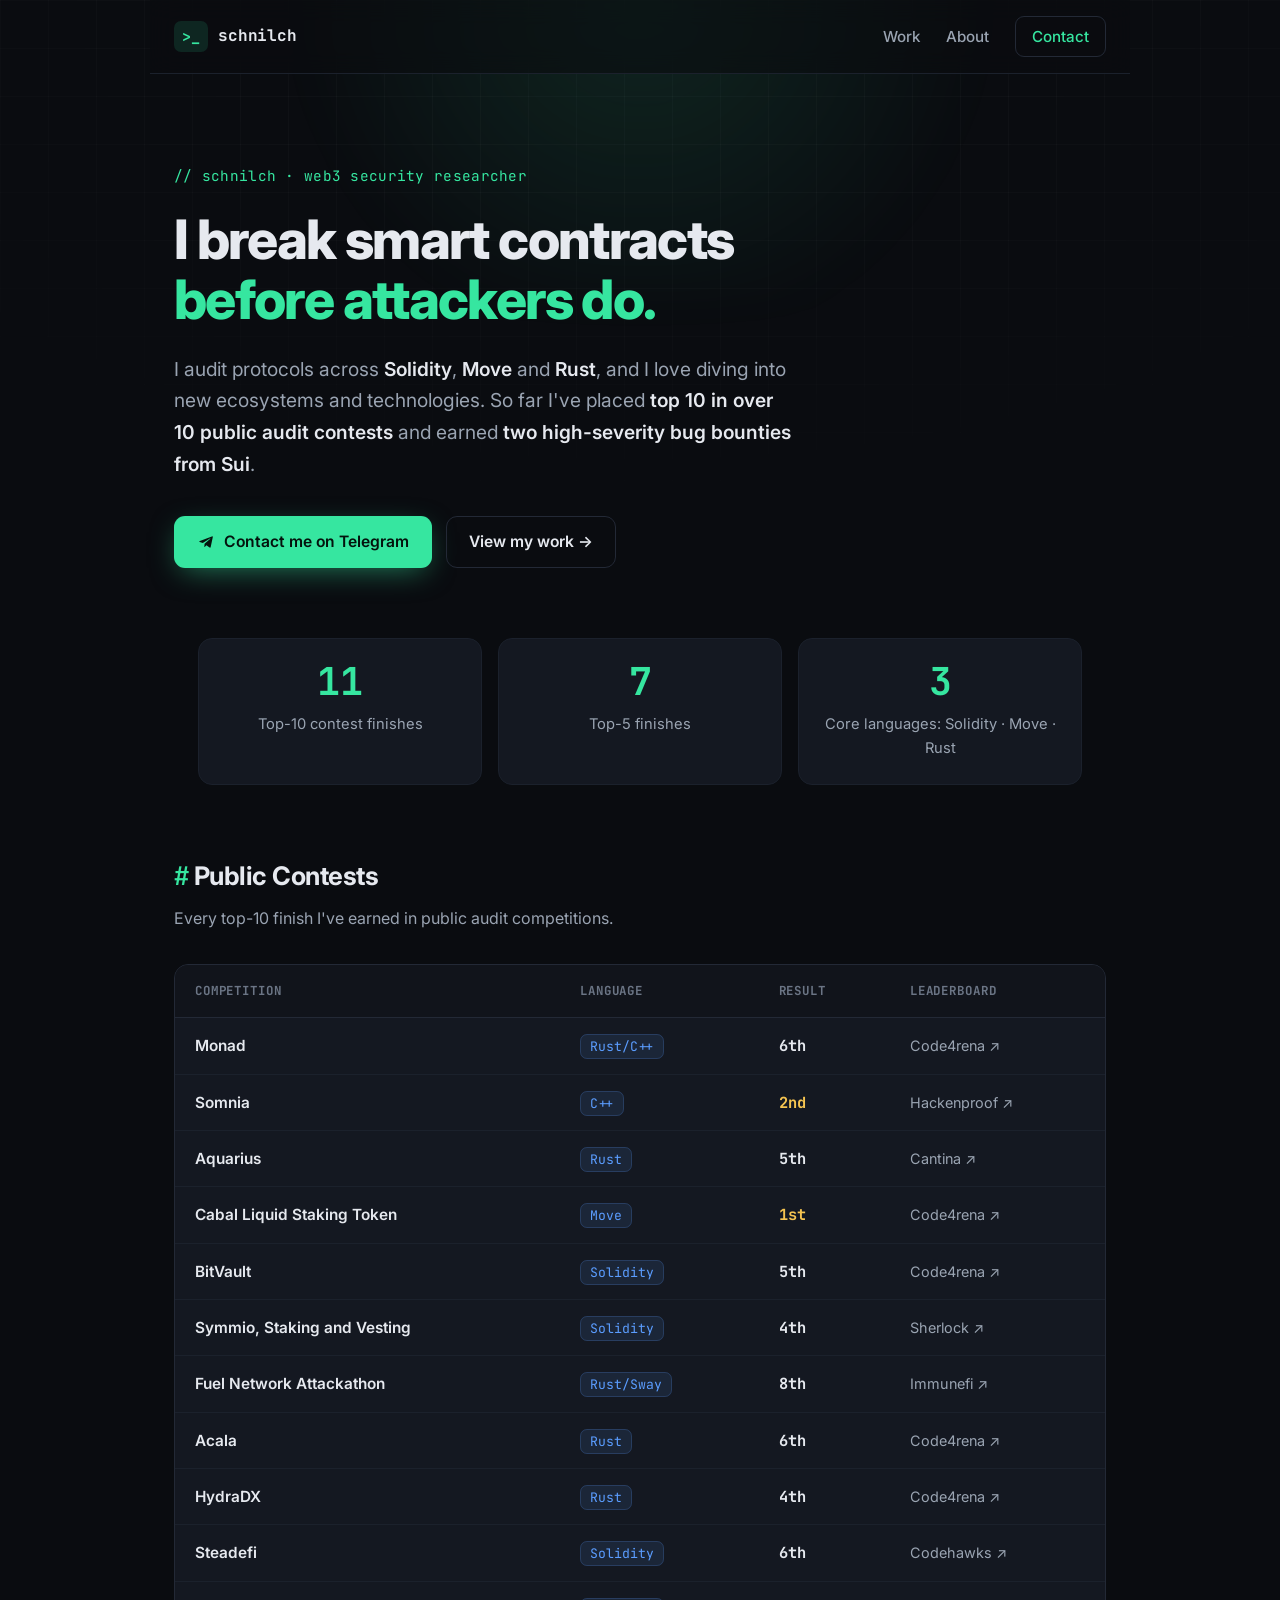
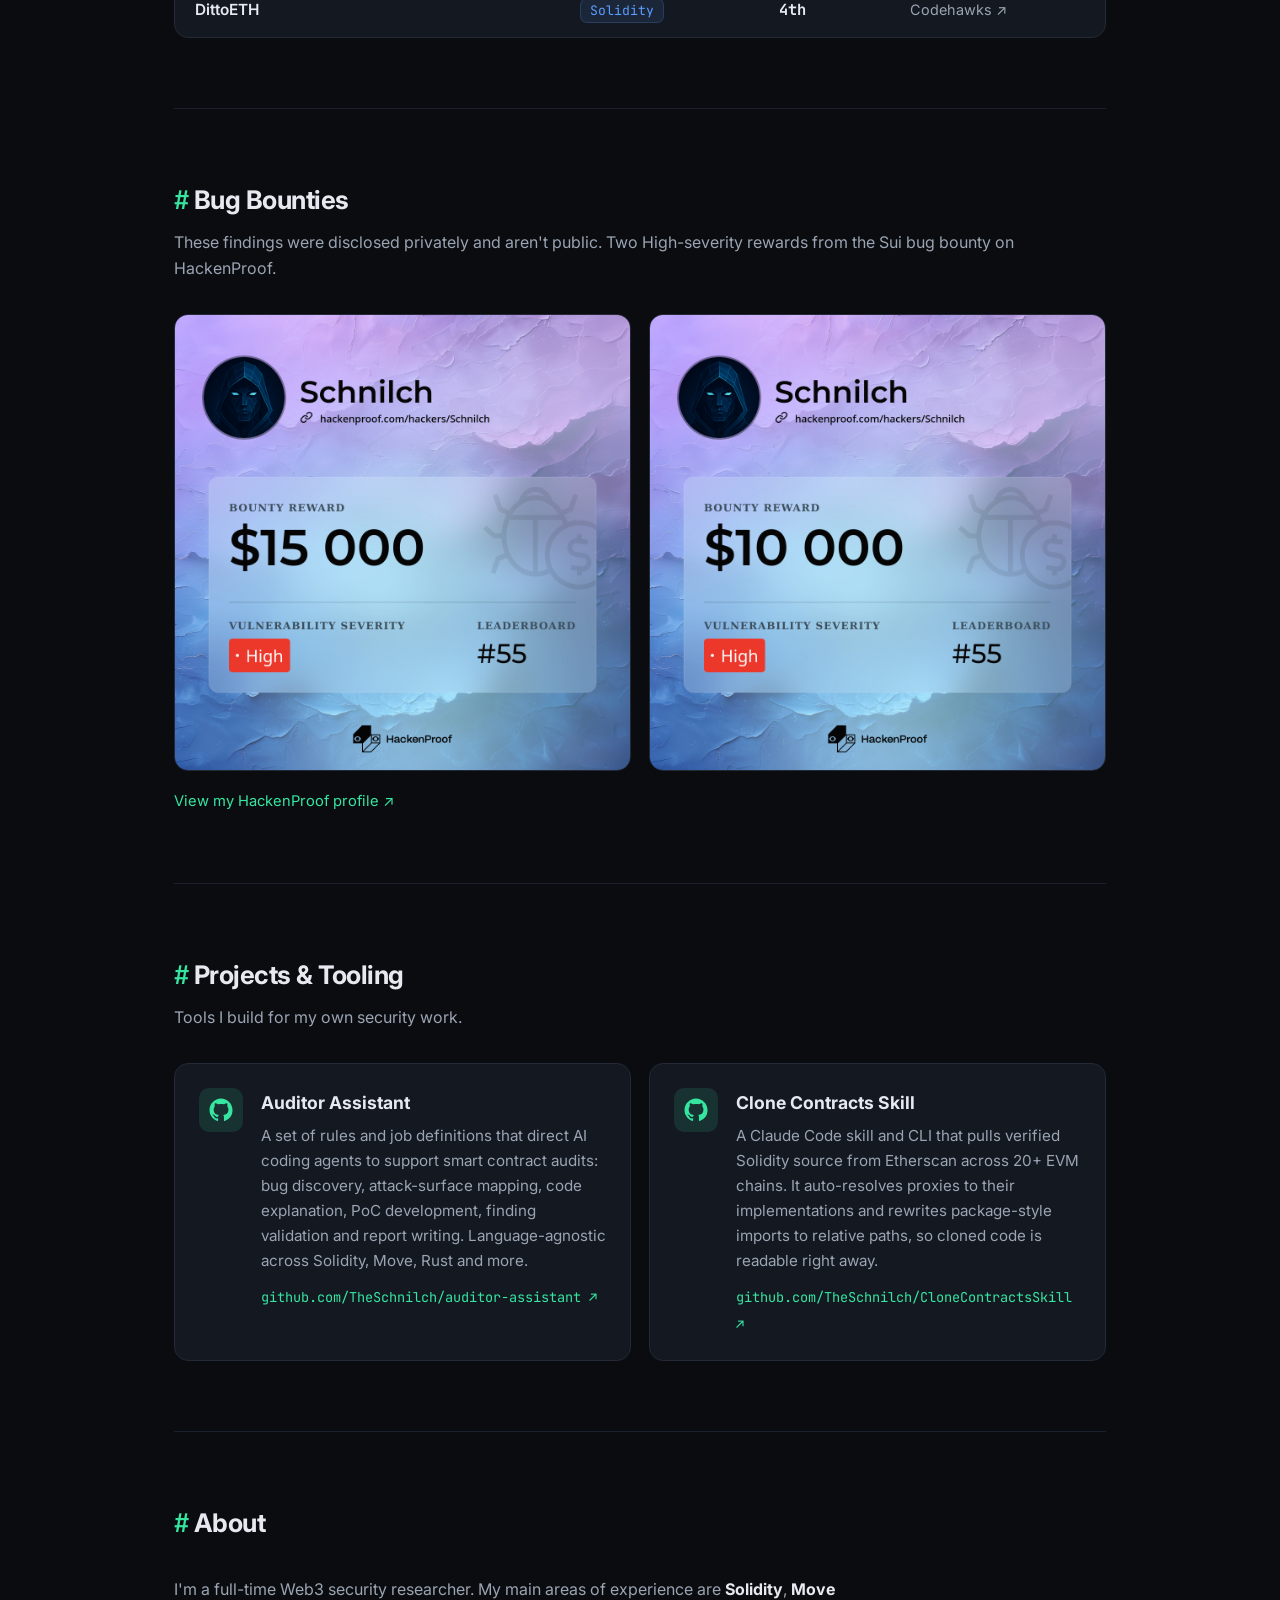
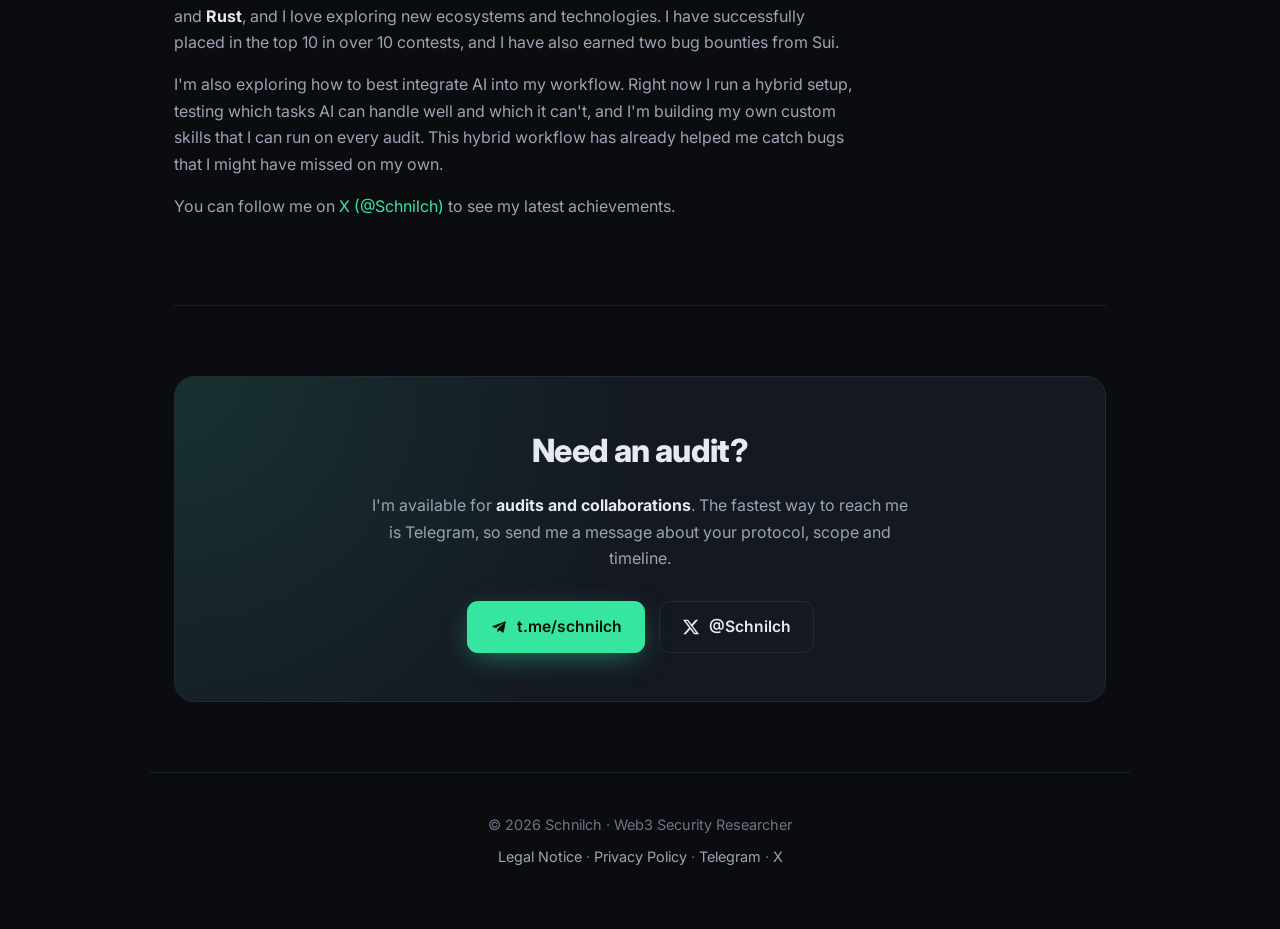
==== index.html @ ca4ee260 "Initial portfolio site Static site for a Web3 security researcher: hero, public contest results, Sui" ====
<!DOCTYPE html>
<html lang="en">
<head>
  <meta charset="UTF-8" />
  <meta name="viewport" content="width=device-width, initial-scale=1.0" />
  <title>Schnilch · Web3 Security Researcher</title>
  <meta name="description" content="Schnilch, full-time Web3 security researcher (Solidity, Move, Rust). 10+ top-10 finishes in public audit contests and two high-severity Sui bug bounties. Available for audits and collaborations." />

  <!-- Open Graph / social preview -->
  <meta property="og:type" content="website" />
  <meta property="og:title" content="Schnilch · Web3 Security Researcher" />
  <meta property="og:description" content="Full-time Web3 security researcher. Solidity, Move & Rust. 10+ top-10 contest finishes. Available for audits." />

  <link rel="preconnect" href="https://fonts.googleapis.com" />
  <link rel="preconnect" href="https://fonts.gstatic.com" crossorigin />
  <link href="https://fonts.googleapis.com/css2?family=JetBrains+Mono:wght@400;500;700&family=Inter:wght@400;500;600;700;800&display=swap" rel="stylesheet" />
  <link rel="stylesheet" href="styles.css" />
  <link rel="icon" href="data:image/svg+xml,<svg xmlns='http://www.w3.org/2000/svg' viewBox='0 0 100 100'><text y='.9em' font-size='90'>🛡️</text></svg>" />
</head>
<body>
  <div class="bg-grid" aria-hidden="true"></div>
  <div class="bg-glow" aria-hidden="true"></div>

  <header class="nav">
    <a href="#top" class="brand">
      <span class="brand-mark">&gt;_</span>
      <span class="brand-name">schnilch</span>
    </a>
    <nav class="nav-links">
      <a href="#work">Work</a>
      <a href="#about">About</a>
      <a href="#contact" class="nav-cta">Contact</a>
    </nav>
  </header>

  <main id="top">
    <!-- Hero -->
    <section class="hero">
      <p class="eyebrow">// schnilch · web3 security researcher</p>
      <h1>I break smart contracts<br /><span class="accent">before attackers do.</span></h1>
      <p class="lede">
        I audit protocols across <strong>Solidity</strong>, <strong>Move</strong> and <strong>Rust</strong>, and I love
        diving into new ecosystems and technologies. So far I've placed
        <strong>top&nbsp;10 in over 10&nbsp;public audit contests</strong> and earned
        <strong>two high-severity bug bounties from Sui</strong>.
      </p>
      <div class="hero-actions">
        <a class="btn btn-primary" href="https://t.me/schnilch" target="_blank" rel="noopener">
          <svg class="icon" viewBox="0 0 24 24" aria-hidden="true"><path fill="currentColor" d="M9.78 18.65l.28-4.23 7.68-6.92c.34-.31-.07-.46-.52-.19L7.74 13.3 3.64 12c-.88-.25-.89-.86.2-1.3l15.97-6.16c.73-.33 1.43.18 1.15 1.3l-2.72 12.81c-.19.91-.74 1.13-1.5.71l-4.14-3.05-1.99 1.93c-.23.23-.42.42-.83.42z"/></svg>
          Contact me on Telegram
        </a>
        <a class="btn btn-ghost" href="#work">View my work →</a>
      </div>
    </section>

    <!-- Stats -->
    <section class="stats" aria-label="Highlights">
      <div class="stat">
        <span class="stat-num">11</span>
        <span class="stat-label">Top-10 contest finishes</span>
      </div>
      <div class="stat">
        <span class="stat-num">7</span>
        <span class="stat-label">Top-5 finishes</span>
      </div>
      <div class="stat">
        <span class="stat-num">3</span>
        <span class="stat-label">Core languages: Solidity · Move · Rust</span>
      </div>
    </section>

    <!-- Work -->
    <section id="work" class="section">
      <div class="section-head">
        <h2><span class="hash">#</span> Public Contests</h2>
        <p>Every top-10 finish I've earned in public audit competitions.</p>
      </div>

      <div class="table-wrap">
        <table class="contests">
          <thead>
            <tr>
              <th>Competition</th>
              <th>Language</th>
              <th>Result</th>
              <th>Leaderboard</th>
            </tr>
          </thead>
          <tbody>
            <tr>
              <td data-label="Competition">Monad</td>
              <td data-label="Language"><span class="lang">Rust/C++</span></td>
              <td data-label="Result"><span class="rank">6th</span></td>
              <td data-label="Leaderboard"><a href="https://code4rena.com/audits/2025-09-monad" target="_blank" rel="noopener">Code4rena ↗</a></td>
            </tr>
            <tr>
              <td data-label="Competition">Somnia</td>
              <td data-label="Language"><span class="lang">C++</span></td>
              <td data-label="Result"><span class="rank rank-top">2nd</span></td>
              <td data-label="Leaderboard"><a href="https://hackenproof.com/audit-programs/somnia-audit-contest?tab=hackers" target="_blank" rel="noopener">Hackenproof ↗</a></td>
            </tr>
            <tr>
              <td data-label="Competition">Aquarius</td>
              <td data-label="Language"><span class="lang">Rust</span></td>
              <td data-label="Result"><span class="rank">5th</span></td>
              <td data-label="Leaderboard"><a href="https://cantina.xyz/competitions/990ce947-05da-443e-b397-be38a65f0bff/leaderboard" target="_blank" rel="noopener">Cantina ↗</a></td>
            </tr>
            <tr>
              <td data-label="Competition">Cabal Liquid Staking Token</td>
              <td data-label="Language"><span class="lang">Move</span></td>
              <td data-label="Result"><span class="rank rank-top">1st</span></td>
              <td data-label="Leaderboard"><a href="https://code4rena.com/audits/2025-04-cabal-liquid-staking-token" target="_blank" rel="noopener">Code4rena ↗</a></td>
            </tr>
            <tr>
              <td data-label="Competition">BitVault</td>
              <td data-label="Language"><span class="lang">Solidity</span></td>
              <td data-label="Result"><span class="rank">5th</span></td>
              <td data-label="Leaderboard"><a href="https://code4rena.com/audits/2025-04-bitvault" target="_blank" rel="noopener">Code4rena ↗</a></td>
            </tr>
            <tr>
              <td data-label="Competition">Symmio, Staking and Vesting</td>
              <td data-label="Language"><span class="lang">Solidity</span></td>
              <td data-label="Result"><span class="rank">4th</span></td>
              <td data-label="Leaderboard"><a href="https://audits.sherlock.xyz/contests/838/leaderboard" target="_blank" rel="noopener">Sherlock ↗</a></td>
            </tr>
            <tr>
              <td data-label="Competition">Fuel Network Attackathon</td>
              <td data-label="Language"><span class="lang">Rust/Sway</span></td>
              <td data-label="Result"><span class="rank">8th</span></td>
              <td data-label="Leaderboard"><a href="https://immunefi.com/audit-competition/fuel-network-attackathon/leaderboard/" target="_blank" rel="noopener">Immunefi ↗</a></td>
            </tr>
            <tr>
              <td data-label="Competition">Acala</td>
              <td data-label="Language"><span class="lang">Rust</span></td>
              <td data-label="Result"><span class="rank">6th</span></td>
              <td data-label="Leaderboard"><a href="https://code4rena.com/audits/2024-02-hydradx" target="_blank" rel="noopener">Code4rena ↗</a></td>
            </tr>
            <tr>
              <td data-label="Competition">HydraDX</td>
              <td data-label="Language"><span class="lang">Rust</span></td>
              <td data-label="Result"><span class="rank">4th</span></td>
              <td data-label="Leaderboard"><a href="https://code4rena.com/audits/2024-03-acala" target="_blank" rel="noopener">Code4rena ↗</a></td>
            </tr>
            <tr>
              <td data-label="Competition">Steadefi</td>
              <td data-label="Language"><span class="lang">Solidity</span></td>
              <td data-label="Result"><span class="rank">6th</span></td>
              <td data-label="Leaderboard"><a href="https://codehawks.cyfrin.io/c/2023-10-SteadeFi/results?lt=contest&page=1&sc=reward&sj=reward&t=leaderboard" target="_blank" rel="noopener">Codehawks ↗</a></td>
            </tr>
            <tr>
              <td data-label="Competition">DittoETH</td>
              <td data-label="Language"><span class="lang">Solidity</span></td>
              <td data-label="Result"><span class="rank">4th</span></td>
              <td data-label="Leaderboard"><a href="https://codehawks.cyfrin.io/c/2023-09-ditto/results?lt=contest&page=1&sc=reward&sj=reward&t=leaderboard" target="_blank" rel="noopener">Codehawks ↗</a></td>
            </tr>
          </tbody>
        </table>
      </div>
    </section>

    <!-- Bug Bounties -->
    <section id="bounties" class="section">
      <div class="section-head">
        <h2><span class="hash">#</span> Bug Bounties</h2>
        <p>These findings were disclosed privately and aren't public. Two High-severity rewards from the Sui bug bounty on HackenProof.</p>
      </div>
      <div class="bounty-grid">
        <figure class="bounty-card">
          <img src="images/sui-bounty-15k-high.png" alt="HackenProof reward card for Schnilch: 15,000 dollar bounty, High severity, Sui bug bounty" loading="lazy" />
        </figure>
        <figure class="bounty-card">
          <img src="images/sui-bounty-10k-high.png" alt="HackenProof reward card for Schnilch: 10,000 dollar bounty, High severity, Sui bug bounty" loading="lazy" />
        </figure>
      </div>
      <p class="bounty-note"><a href="https://hackenproof.com/hackers/Schnilch" target="_blank" rel="noopener">View my HackenProof profile ↗</a></p>
    </section>

    <!-- Projects -->
    <section id="projects" class="section">
      <div class="section-head">
        <h2><span class="hash">#</span> Projects &amp; Tooling</h2>
        <p>Tools I build for my own security work.</p>
      </div>
      <div class="project-grid">
        <a class="project-card" href="https://github.com/TheSchnilch/auditor-assistant" target="_blank" rel="noopener">
          <span class="project-icon" aria-hidden="true">
            <svg viewBox="0 0 24 24"><path fill="currentColor" d="M12 .5C5.73.5.5 5.73.5 12c0 5.08 3.29 9.39 7.86 10.91.58.11.79-.25.79-.56 0-.27-.01-1.01-.02-1.99-3.2.7-3.88-1.54-3.88-1.54-.52-1.33-1.28-1.69-1.28-1.69-1.05-.72.08-.7.08-.7 1.16.08 1.77 1.19 1.77 1.19 1.03 1.77 2.7 1.26 3.36.96.1-.75.4-1.26.73-1.55-2.55-.29-5.23-1.28-5.23-5.69 0-1.26.45-2.29 1.19-3.1-.12-.29-.52-1.46.11-3.05 0 0 .97-.31 3.18 1.18a11.1 11.1 0 0 1 2.9-.39c.98 0 1.97.13 2.9.39 2.2-1.49 3.17-1.18 3.17-1.18.63 1.59.23 2.76.11 3.05.74.81 1.19 1.84 1.19 3.1 0 4.42-2.69 5.39-5.25 5.68.41.36.78 1.07.78 2.16 0 1.56-.01 2.82-.01 3.2 0 .31.21.68.8.56A10.52 10.52 0 0 0 23.5 12C23.5 5.73 18.27.5 12 .5z"/></svg>
          </span>
          <span class="project-body">
            <h3>Auditor Assistant</h3>
            <p>A set of rules and job definitions that direct AI coding agents to support smart contract audits: bug discovery, attack-surface mapping, code explanation, PoC development, finding validation and report writing. Language-agnostic across Solidity, Move, Rust and more.</p>
            <span class="project-link">github.com/TheSchnilch/auditor-assistant ↗</span>
          </span>
        </a>
        <a class="project-card" href="https://github.com/TheSchnilch/CloneContractsSkill" target="_blank" rel="noopener">
          <span class="project-icon" aria-hidden="true">
            <svg viewBox="0 0 24 24"><path fill="currentColor" d="M12 .5C5.73.5.5 5.73.5 12c0 5.08 3.29 9.39 7.86 10.91.58.11.79-.25.79-.56 0-.27-.01-1.01-.02-1.99-3.2.7-3.88-1.54-3.88-1.54-.52-1.33-1.28-1.69-1.28-1.69-1.05-.72.08-.7.08-.7 1.16.08 1.77 1.19 1.77 1.19 1.03 1.77 2.7 1.26 3.36.96.1-.75.4-1.26.73-1.55-2.55-.29-5.23-1.28-5.23-5.69 0-1.26.45-2.29 1.19-3.1-.12-.29-.52-1.46.11-3.05 0 0 .97-.31 3.18 1.18a11.1 11.1 0 0 1 2.9-.39c.98 0 1.97.13 2.9.39 2.2-1.49 3.17-1.18 3.17-1.18.63 1.59.23 2.76.11 3.05.74.81 1.19 1.84 1.19 3.1 0 4.42-2.69 5.39-5.25 5.68.41.36.78 1.07.78 2.16 0 1.56-.01 2.82-.01 3.2 0 .31.21.68.8.56A10.52 10.52 0 0 0 23.5 12C23.5 5.73 18.27.5 12 .5z"/></svg>
          </span>
          <span class="project-body">
            <h3>Clone Contracts Skill</h3>
            <p>A Claude Code skill and CLI that pulls verified Solidity source from Etherscan across 20+ EVM chains. It auto-resolves proxies to their implementations and rewrites package-style imports to relative paths, so cloned code is readable right away.</p>
            <span class="project-link">github.com/TheSchnilch/CloneContractsSkill ↗</span>
          </span>
        </a>
      </div>
    </section>

    <!-- About -->
    <section id="about" class="section">
      <div class="section-head">
        <h2><span class="hash">#</span> About</h2>
      </div>
      <div class="about-body">
        <p>
          I'm a full-time Web3 security researcher. My main areas of experience are
          <strong>Solidity</strong>, <strong>Move</strong> and <strong>Rust</strong>, and I love
          exploring new ecosystems and technologies. I have successfully placed in the top 10 in
          over 10 contests, and I have also earned two bug bounties from Sui.
        </p>
        <p>
          I'm also exploring how to best integrate AI into my workflow. Right now I run a hybrid
          setup, testing which tasks AI can handle well and which it can't, and I'm building my own
          custom skills that I can run on every audit. This hybrid workflow has already helped me
          catch bugs that I might have missed on my own.
        </p>
        <p>
          You can follow me on
          <a href="https://x.com/Schnilch" target="_blank" rel="noopener">X (@Schnilch)</a>
          to see my latest achievements.
        </p>
      </div>
    </section>

    <!-- Contact -->
    <section id="contact" class="section contact">
      <div class="contact-card">
        <h2>Need an audit?</h2>
        <p>
          I'm available for <strong>audits and collaborations</strong>. The fastest way to reach me
          is Telegram, so send me a message about your protocol, scope and timeline.
        </p>
        <div class="contact-actions">
          <a class="btn btn-primary" href="https://t.me/schnilch" target="_blank" rel="noopener">
            <svg class="icon" viewBox="0 0 24 24" aria-hidden="true"><path fill="currentColor" d="M9.78 18.65l.28-4.23 7.68-6.92c.34-.31-.07-.46-.52-.19L7.74 13.3 3.64 12c-.88-.25-.89-.86.2-1.3l15.97-6.16c.73-.33 1.43.18 1.15 1.3l-2.72 12.81c-.19.91-.74 1.13-1.5.71l-4.14-3.05-1.99 1.93c-.23.23-.42.42-.83.42z"/></svg>
            t.me/schnilch
          </a>
          <a class="btn btn-ghost" href="https://x.com/Schnilch" target="_blank" rel="noopener">
            <svg class="icon" viewBox="0 0 24 24" aria-hidden="true"><path fill="currentColor" d="M18.244 2.25h3.308l-7.227 8.26 8.502 11.24H16.17l-5.214-6.817L4.99 21.75H1.68l7.73-8.835L1.254 2.25H8.08l4.713 6.231zm-1.161 17.52h1.833L7.084 4.126H5.117z"/></svg>
            @Schnilch
          </a>
        </div>
      </div>
    </section>
  </main>

  <footer class="footer">
    <p>© <span id="year">2026</span> Schnilch · Web3 Security Researcher</p>
    <p class="footer-meta"><a href="impressum.html">Legal Notice</a> · <a href="datenschutz.html">Privacy Policy</a> · <a href="https://t.me/schnilch" target="_blank" rel="noopener">Telegram</a> · <a href="https://x.com/Schnilch" target="_blank" rel="noopener">X</a></p>
  </footer>

  <script>
    document.getElementById('year').textContent = new Date().getFullYear();
  </script>
</body>
</html>
---- styles.css ----
:root {
  --bg: #0a0c10;
  --bg-elev: #11141b;
  --bg-card: #141821;
  --border: #232936;
  --border-soft: #1b212c;
  --text: #e6e9ef;
  --text-dim: #9aa4b2;
  --text-faint: #6b7585;
  --accent: #36e6a0;
  --accent-soft: rgba(54, 230, 160, 0.12);
  --accent-2: #5b9dff;
  --gold: #f5c451;
  --radius: 14px;
  --maxw: 980px;
  --mono: "JetBrains Mono", ui-monospace, SFMono-Regular, Menlo, monospace;
  --sans: "Inter", system-ui, -apple-system, Segoe UI, Roboto, sans-serif;
}

* { box-sizing: border-box; margin: 0; padding: 0; }

html { scroll-behavior: smooth; }

body {
  font-family: var(--sans);
  background: var(--bg);
  color: var(--text);
  line-height: 1.65;
  -webkit-font-smoothing: antialiased;
  overflow-x: hidden;
}

/* ---------- Background decoration ---------- */
.bg-grid {
  position: fixed;
  inset: 0;
  z-index: -2;
  background-image:
    linear-gradient(to right, rgba(255, 255, 255, 0.025) 1px, transparent 1px),
    linear-gradient(to bottom, rgba(255, 255, 255, 0.025) 1px, transparent 1px);
  background-size: 48px 48px;
  mask-image: radial-gradient(ellipse 80% 60% at 50% 0%, #000 40%, transparent 100%);
}
.bg-glow {
  position: fixed;
  top: -300px;
  left: 50%;
  transform: translateX(-50%);
  width: 900px;
  height: 600px;
  z-index: -1;
  background: radial-gradient(circle, var(--accent-soft) 0%, transparent 65%);
  filter: blur(20px);
  pointer-events: none;
}

/* ---------- Layout primitives ---------- */
main { max-width: var(--maxw); margin: 0 auto; padding: 0 24px; }

.section { padding: 70px 0; border-top: 1px solid var(--border-soft); }
.section-head { margin-bottom: 32px; }
.section-head h2 {
  font-size: 1.6rem;
  font-weight: 700;
  letter-spacing: -0.02em;
}
.section-head p { color: var(--text-dim); margin-top: 8px; }
.hash { color: var(--accent); font-family: var(--mono); }

/* ---------- Nav ---------- */
.nav {
  position: sticky;
  top: 0;
  z-index: 10;
  display: flex;
  align-items: center;
  justify-content: space-between;
  max-width: var(--maxw);
  margin: 0 auto;
  padding: 16px 24px;
  backdrop-filter: blur(12px);
  background: rgba(10, 12, 16, 0.6);
  border-bottom: 1px solid var(--border-soft);
}
.brand {
  display: flex;
  align-items: center;
  gap: 10px;
  text-decoration: none;
  color: var(--text);
  font-weight: 700;
}
.brand-mark {
  font-family: var(--mono);
  color: var(--accent);
  background: var(--accent-soft);
  padding: 3px 8px;
  border-radius: 7px;
  font-size: 0.95rem;
}
.brand-name { font-family: var(--mono); letter-spacing: -0.01em; }
.nav-links { display: flex; align-items: center; gap: 26px; }
.nav-links a {
  color: var(--text-dim);
  text-decoration: none;
  font-size: 0.95rem;
  font-weight: 500;
  transition: color 0.18s;
}
.nav-links a:hover { color: var(--text); }
.nav-cta {
  color: var(--accent) !important;
  border: 1px solid var(--border);
  padding: 7px 16px;
  border-radius: 9px;
  transition: all 0.18s;
}
.nav-cta:hover { background: var(--accent-soft); border-color: var(--accent); }

/* ---------- Hero ---------- */
.hero { padding: 90px 0 60px; }
.eyebrow {
  font-family: var(--mono);
  color: var(--accent);
  font-size: 0.9rem;
  letter-spacing: 0.02em;
  margin-bottom: 22px;
}
.hero h1 {
  font-size: clamp(2.1rem, 5.5vw, 3.4rem);
  font-weight: 800;
  line-height: 1.1;
  letter-spacing: -0.03em;
  margin-bottom: 24px;
}
.accent { color: var(--accent); }
.lede {
  font-size: clamp(1.05rem, 2vw, 1.2rem);
  color: var(--text-dim);
  max-width: 640px;
}
.lede strong { color: var(--text); font-weight: 600; }

.hero-actions { display: flex; flex-wrap: wrap; gap: 14px; margin-top: 36px; }

/* ---------- Buttons ---------- */
.btn {
  display: inline-flex;
  align-items: center;
  gap: 9px;
  padding: 12px 22px;
  border-radius: 11px;
  font-weight: 600;
  font-size: 0.98rem;
  text-decoration: none;
  cursor: pointer;
  transition: transform 0.15s, box-shadow 0.2s, background 0.2s, border-color 0.2s;
  border: 1px solid transparent;
}
.btn .icon { width: 18px; height: 18px; }
.btn-primary {
  background: var(--accent);
  color: #04130d;
  box-shadow: 0 8px 30px -8px rgba(54, 230, 160, 0.55);
}
.btn-primary:hover { transform: translateY(-2px); box-shadow: 0 14px 38px -8px rgba(54, 230, 160, 0.7); }
.btn-ghost {
  background: transparent;
  color: var(--text);
  border-color: var(--border);
}
.btn-ghost:hover { border-color: var(--accent); color: var(--accent); transform: translateY(-2px); }

/* ---------- Stats ---------- */
.stats {
  display: grid;
  grid-template-columns: repeat(3, 1fr);
  gap: 16px;
  max-width: var(--maxw);
  margin: 10px auto 0;
  padding: 0 24px;
}
.stat {
  background: var(--bg-card);
  border: 1px solid var(--border-soft);
  border-radius: var(--radius);
  padding: 24px;
  text-align: center;
}
.stat-num {
  display: block;
  font-family: var(--mono);
  font-size: 2.4rem;
  font-weight: 700;
  color: var(--accent);
  line-height: 1;
}
.stat-label { display: block; margin-top: 10px; color: var(--text-dim); font-size: 0.92rem; }

/* ---------- Contests table ---------- */
.table-wrap {
  border: 1px solid var(--border);
  border-radius: var(--radius);
  overflow: hidden;
  background: var(--bg-card);
}
.contests { width: 100%; border-collapse: collapse; font-size: 0.96rem; }
.contests thead th {
  text-align: left;
  font-family: var(--mono);
  font-size: 0.78rem;
  text-transform: uppercase;
  letter-spacing: 0.07em;
  color: var(--text-faint);
  padding: 16px 20px;
  background: var(--bg-elev);
  border-bottom: 1px solid var(--border);
}
.contests tbody td { padding: 15px 20px; border-bottom: 1px solid var(--border-soft); }
.contests tbody tr:last-child td { border-bottom: none; }
.contests tbody tr { transition: background 0.15s; }
.contests tbody tr:hover { background: rgba(255, 255, 255, 0.02); }
.contests tbody td:first-child { font-weight: 600; }

.lang {
  font-family: var(--mono);
  font-size: 0.82rem;
  color: var(--accent-2);
  background: rgba(91, 157, 255, 0.1);
  border: 1px solid rgba(91, 157, 255, 0.2);
  padding: 3px 9px;
  border-radius: 7px;
  white-space: nowrap;
}
.rank {
  font-family: var(--mono);
  font-weight: 700;
  color: var(--text);
}
.rank-top { color: var(--gold); }
.contests a {
  color: var(--text-dim);
  text-decoration: none;
  font-size: 0.9rem;
  transition: color 0.15s;
}
.contests a:hover { color: var(--accent); }

/* ---------- About ---------- */
.about-body { max-width: 680px; }
.about-body p { color: var(--text-dim); margin-bottom: 16px; }
.about-body strong { color: var(--text); }
.about-body a, .lede a { color: var(--accent); text-decoration: none; border-bottom: 1px solid transparent; }
.about-body a:hover { border-bottom-color: var(--accent); }

/* ---------- Contact ---------- */
.contact { border-top: 1px solid var(--border-soft); }
.contact-card {
  background:
    radial-gradient(circle at 0% 0%, var(--accent-soft) 0%, transparent 50%),
    var(--bg-card);
  border: 1px solid var(--border);
  border-radius: 20px;
  padding: 48px;
  text-align: center;
}
.contact-card h2 { font-size: 2rem; font-weight: 800; letter-spacing: -0.02em; }
.contact-card p { color: var(--text-dim); max-width: 540px; margin: 14px auto 0; }
.contact-card strong { color: var(--text); }
.contact-actions { display: flex; flex-wrap: wrap; gap: 14px; justify-content: center; margin-top: 30px; }

/* Remove the divider line directly under the stats row */
.stats + .section { border-top: none; }

/* ---------- Bug bounties ---------- */
.bounty-grid { display: grid; grid-template-columns: repeat(2, 1fr); gap: 18px; }
.bounty-card {
  margin: 0;
  border: 1px solid var(--border);
  border-radius: var(--radius);
  overflow: hidden;
  background: var(--bg-card);
  transition: transform 0.15s, border-color 0.2s, box-shadow 0.2s;
}
.bounty-card:hover {
  transform: translateY(-3px);
  border-color: var(--accent);
  box-shadow: 0 14px 38px -18px rgba(54, 230, 160, 0.5);
}
.bounty-card img { display: block; width: 100%; height: auto; }
.bounty-note { margin-top: 18px; font-size: 0.92rem; }
.bounty-note a { color: var(--accent); text-decoration: none; }
.bounty-note a:hover { text-decoration: underline; }

/* ---------- Projects ---------- */
.project-grid { display: grid; grid-template-columns: repeat(2, 1fr); gap: 18px; }
.project-card {
  display: flex;
  gap: 18px;
  align-items: flex-start;
  padding: 24px;
  border: 1px solid var(--border);
  border-radius: var(--radius);
  background: var(--bg-card);
  text-decoration: none;
  transition: transform 0.15s, border-color 0.2s, box-shadow 0.2s;
}
.project-card:hover {
  transform: translateY(-3px);
  border-color: var(--accent);
  box-shadow: 0 14px 38px -18px rgba(54, 230, 160, 0.5);
}
.project-icon {
  flex-shrink: 0;
  width: 44px;
  height: 44px;
  display: grid;
  place-items: center;
  border-radius: 10px;
  background: var(--accent-soft);
  color: var(--accent);
}
.project-icon svg { width: 24px; height: 24px; }
.project-body h3 { font-size: 1.1rem; color: var(--text); margin-bottom: 6px; }
.project-body p { color: var(--text-dim); font-size: 0.95rem; margin-bottom: 10px; }
.project-link { font-family: var(--mono); font-size: 0.85rem; color: var(--accent); }

@media (max-width: 720px) {
  .bounty-grid { grid-template-columns: 1fr; }
  .project-grid { grid-template-columns: 1fr; }
  .project-card { flex-direction: column; gap: 14px; }
}

/* ---------- Footer ---------- */
.footer {
  max-width: var(--maxw);
  margin: 0 auto;
  padding: 40px 24px 60px;
  border-top: 1px solid var(--border-soft);
  text-align: center;
  color: var(--text-faint);
  font-size: 0.9rem;
}
.footer-meta { margin-top: 8px; }
.footer a { color: var(--text-dim); text-decoration: none; }
.footer a:hover { color: var(--accent); }

/* ---------- Responsive ---------- */
@media (max-width: 720px) {
  .nav-links { gap: 16px; }
  .nav-links a:not(.nav-cta) { display: none; }
  .stats { grid-template-columns: 1fr; }
  .contact-card { padding: 32px 22px; }

  /* Card-style table on mobile */
  .table-wrap { border: none; background: transparent; }
  .contests, .contests tbody, .contests tr, .contests td { display: block; width: 100%; }
  .contests thead { display: none; }
  .contests tbody tr {
    background: var(--bg-card);
    border: 1px solid var(--border);
    border-radius: var(--radius);
    margin-bottom: 14px;
    padding: 6px 4px;
  }
  .contests tbody td { border: none; padding: 9px 18px; display: flex; justify-content: space-between; align-items: center; gap: 16px; }
  .contests tbody td::before {
    content: attr(data-label);
    font-family: var(--mono);
    font-size: 0.72rem;
    text-transform: uppercase;
    letter-spacing: 0.06em;
    color: var(--text-faint);
  }
  .contests tbody td:first-child {
    font-size: 1.05rem;
    border-bottom: 1px solid var(--border-soft);
    padding-bottom: 12px;
    margin-bottom: 4px;
  }
}

@media (prefers-reduced-motion: reduce) {
  * { scroll-behavior: auto; transition: none !important; }
}

/* ---------- Legal pages (Impressum / Datenschutz) ---------- */
.legal { max-width: 760px; padding-top: 48px; padding-bottom: 24px; }
.back-link {
  display: inline-block;
  font-family: var(--mono);
  font-size: 0.9rem;
  color: var(--text-dim);
  text-decoration: none;
  margin-bottom: 24px;
}
.back-link:hover { color: var(--accent); }
.lang-jump {
  font-family: var(--mono);
  font-size: 0.85rem;
  color: var(--text-faint);
  margin-bottom: 36px;
}
.lang-jump a { color: var(--text-dim); text-decoration: none; }
.lang-jump a:hover { color: var(--accent); }
.legal-doc h1 { font-size: 1.9rem; letter-spacing: -0.02em; margin-bottom: 22px; scroll-margin-top: 90px; }
.legal-doc h2 { font-size: 1.35rem; margin: 44px 0 12px; color: var(--text); letter-spacing: -0.01em; scroll-margin-top: 90px; }
.legal-doc h3 { font-size: 1.08rem; margin: 28px 0 8px; color: var(--text); }
.legal-doc h4 { font-size: 0.98rem; margin: 18px 0 4px; color: var(--accent); font-weight: 600; }
.legal-doc p { color: var(--text-dim); margin-bottom: 10px; }
.legal-doc ul { color: var(--text-dim); margin: 0 0 10px 1.1rem; }
.legal-doc li { margin-bottom: 8px; }
.legal-doc .upper { font-size: 0.9rem; line-height: 1.7; }
.legal-doc a { color: var(--accent); text-decoration: none; word-break: break-word; }
.legal-doc a:hover { text-decoration: underline; }
.legal-doc .note {
  font-size: 0.9rem;
  font-style: italic;
  color: var(--text-faint);
  margin-bottom: 18px;
}
.legal-doc .source { font-size: 0.85rem; color: var(--text-faint); margin-top: 24px; }
.legal-sep { border: none; border-top: 1px solid var(--border); margin: 52px 0; }
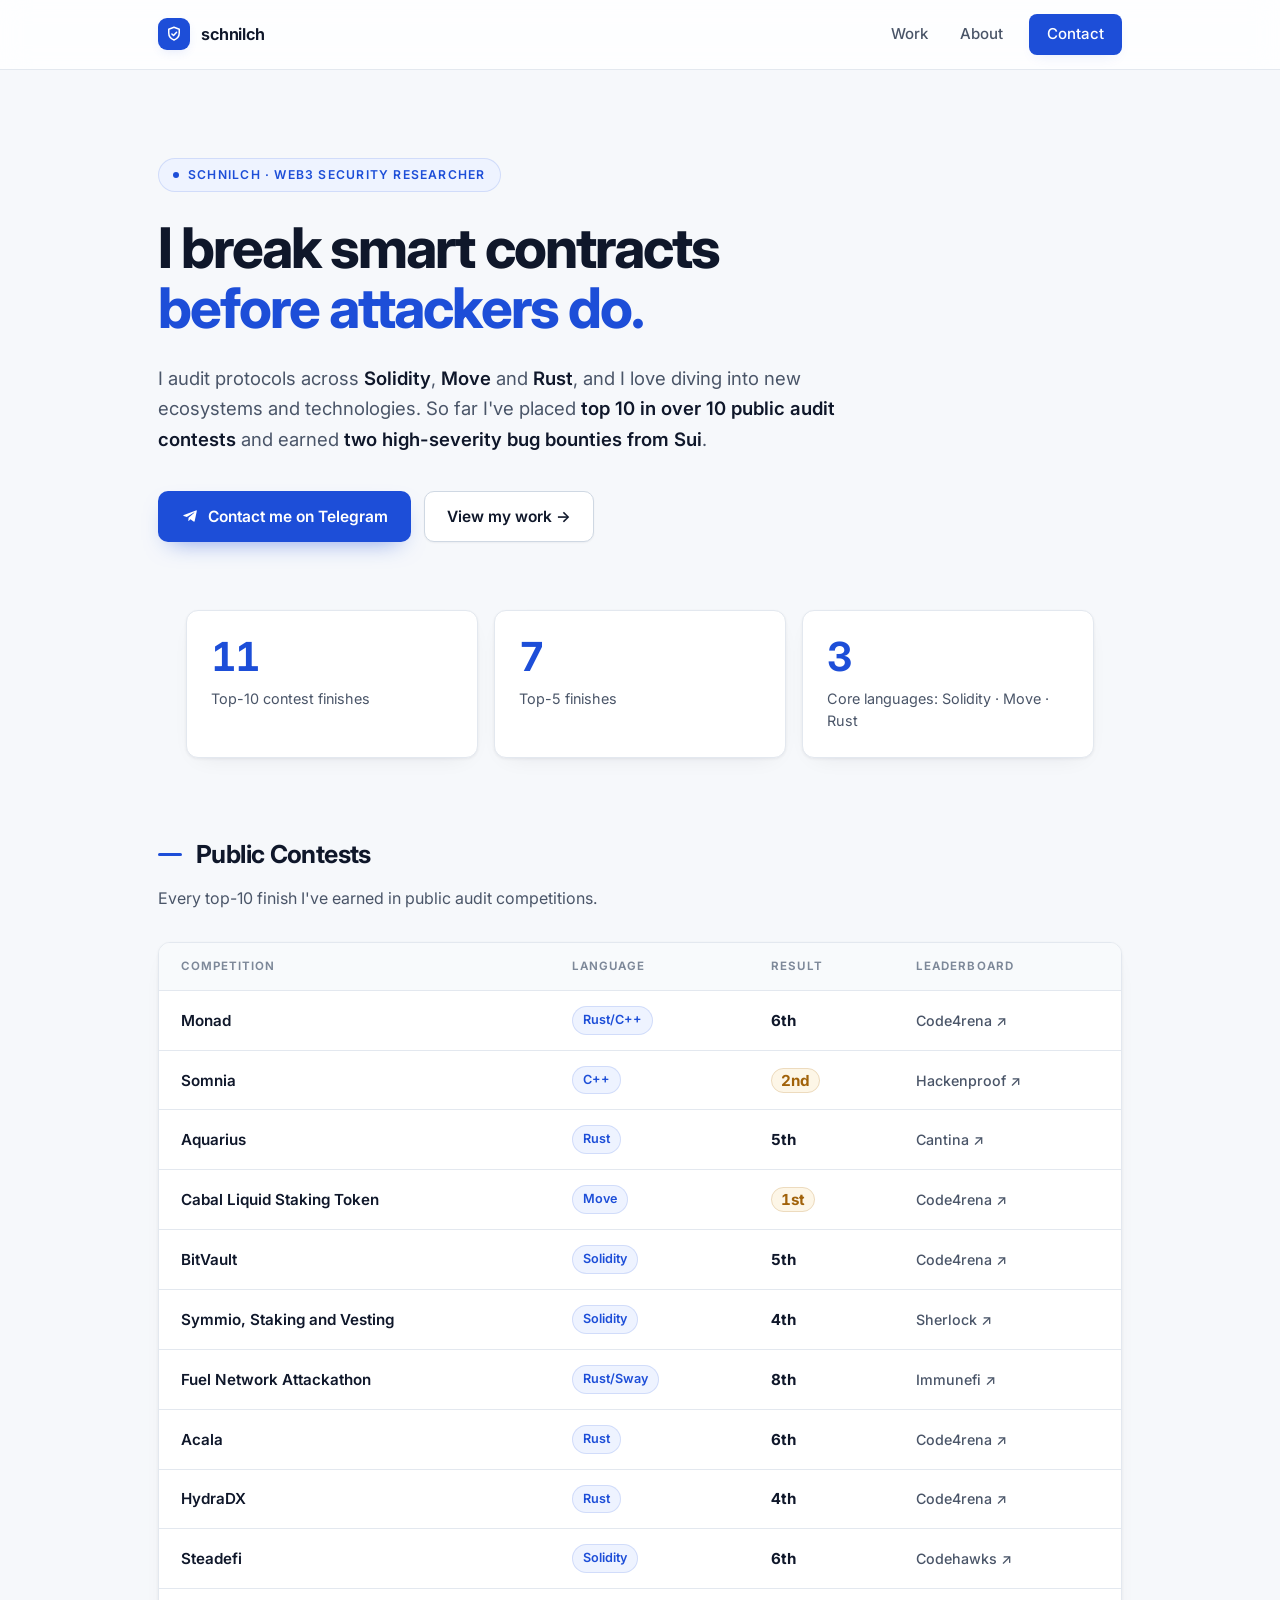
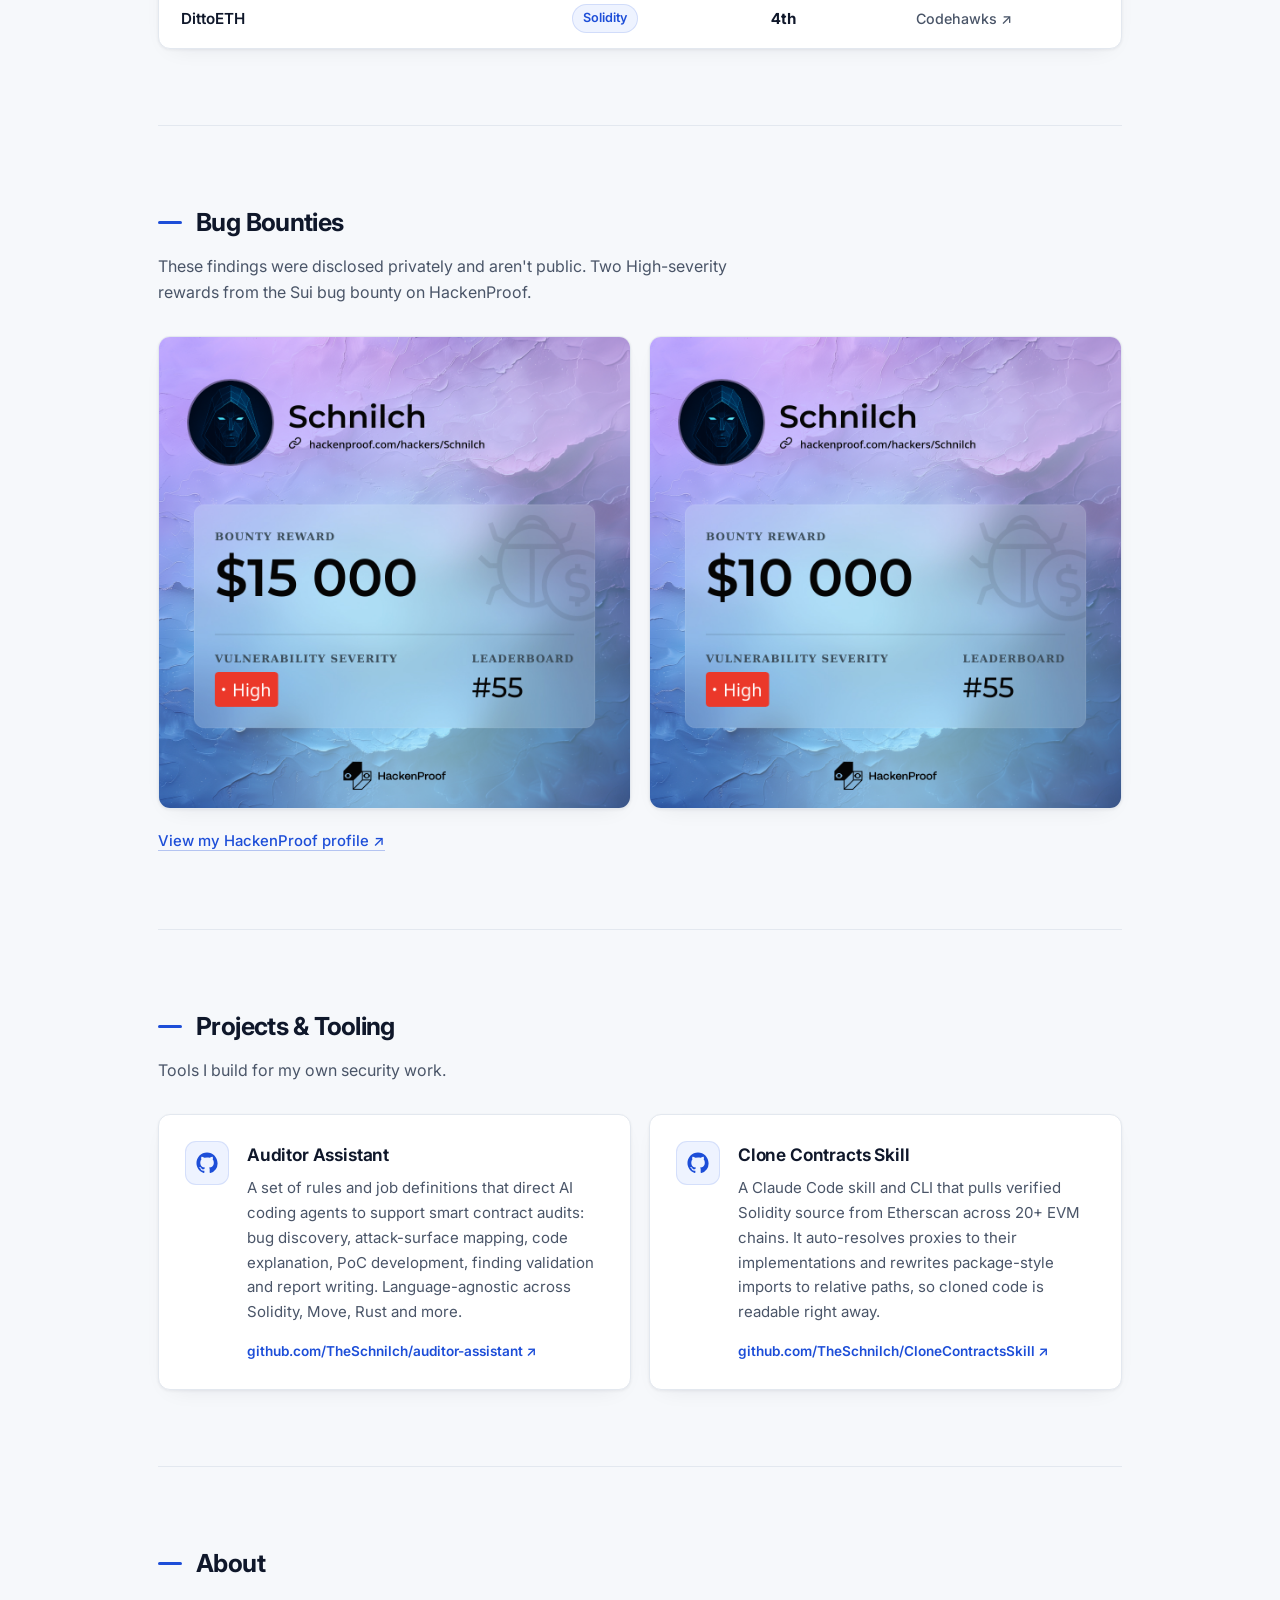
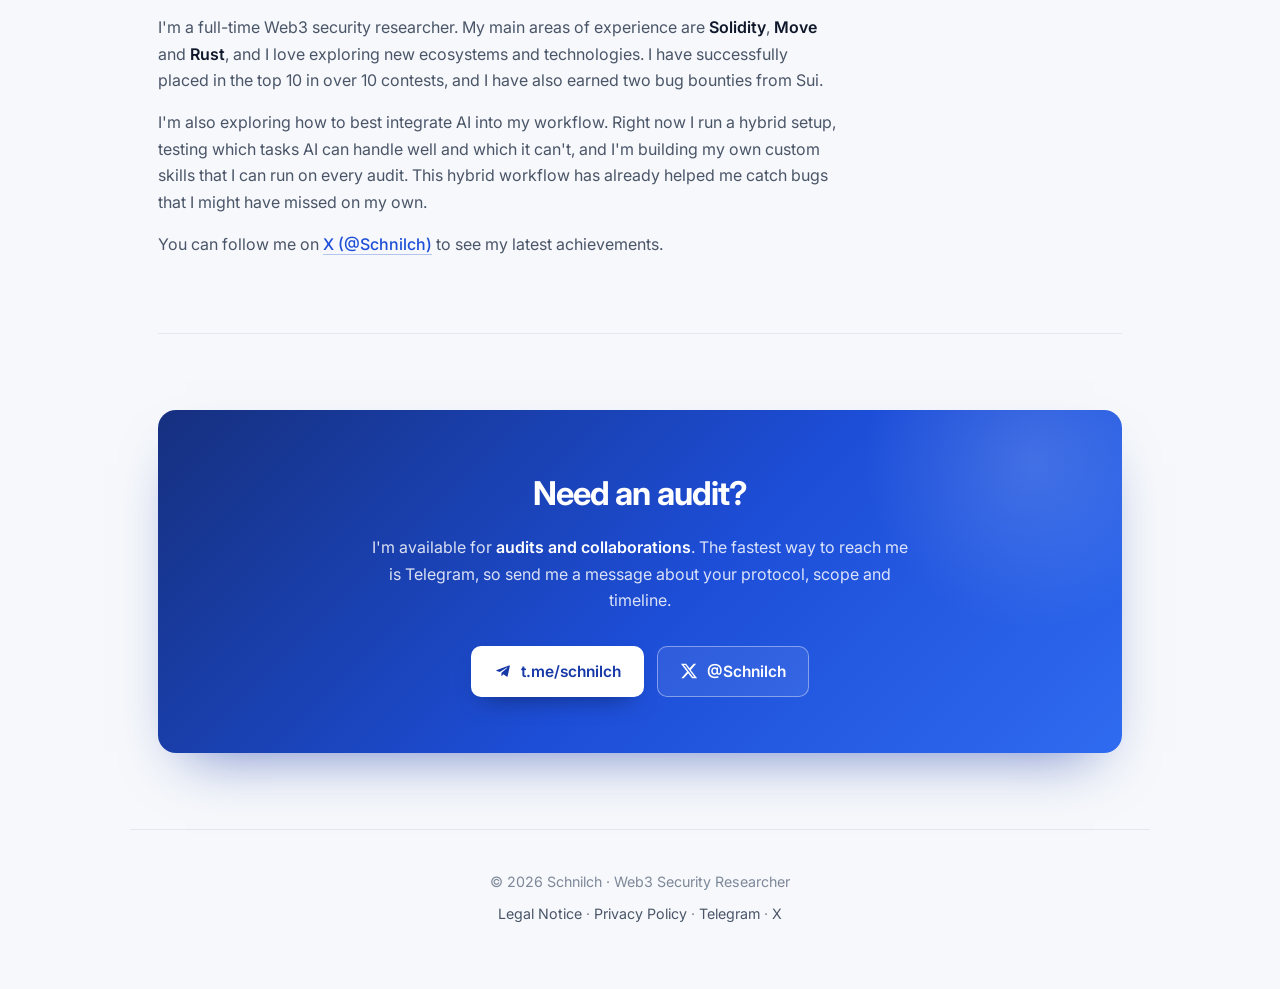
==== commit 72550f69: "Redesign site with a professional light blue theme Replace the dark neon-green terminal aesthetic wi" ====
--- a/index.html
+++ b/index.html
@@ -13,17 +13,14 @@
 
   <link rel="preconnect" href="https://fonts.googleapis.com" />
   <link rel="preconnect" href="https://fonts.gstatic.com" crossorigin />
-  <link href="https://fonts.googleapis.com/css2?family=JetBrains+Mono:wght@400;500;700&family=Inter:wght@400;500;600;700;800&display=swap" rel="stylesheet" />
+  <link href="https://fonts.googleapis.com/css2?family=Inter:wght@400;500;600;650;700;750&display=swap" rel="stylesheet" />
   <link rel="stylesheet" href="styles.css" />
-  <link rel="icon" href="data:image/svg+xml,<svg xmlns='http://www.w3.org/2000/svg' viewBox='0 0 100 100'><text y='.9em' font-size='90'>🛡️</text></svg>" />
+  <link rel="icon" href="data:image/svg+xml,<svg xmlns='http://www.w3.org/2000/svg' viewBox='0 0 32 32'><rect width='32' height='32' rx='8' fill='%231d4ed8'/><path d='M16 6.5 8.8 9.2v5.4c0 4.1 2.9 7.8 7.2 9.4 4.3-1.6 7.2-5.3 7.2-9.4V9.2L16 6.5Z' fill='none' stroke='%23ffffff' stroke-width='2' stroke-linejoin='round'/><path d='m12.6 15.6 2.3 2.3 4.3-4.5' fill='none' stroke='%23ffffff' stroke-width='2' stroke-linecap='round' stroke-linejoin='round'/></svg>" />
 </head>
 <body>
-  <div class="bg-grid" aria-hidden="true"></div>
-  <div class="bg-glow" aria-hidden="true"></div>
-
   <header class="nav">
     <a href="#top" class="brand">
-      <span class="brand-mark">&gt;_</span>
+      <span class="brand-mark" aria-hidden="true"><svg viewBox="0 0 24 24" fill="none" stroke="currentColor" stroke-width="2" stroke-linecap="round" stroke-linejoin="round" aria-hidden="true"><path d="M12 3 5 5.6v5.2c0 4 2.8 7.6 7 9.2 4.2-1.6 7-5.2 7-9.2V5.6L12 3Z"/><path d="m9.2 11.9 2.2 2.2 4-4.3"/></svg></span>
       <span class="brand-name">schnilch</span>
     </a>
     <nav class="nav-links">
@@ -36,7 +33,7 @@
   <main id="top">
     <!-- Hero -->
     <section class="hero">
-      <p class="eyebrow">// schnilch · web3 security researcher</p>
+      <p class="eyebrow">schnilch · web3 security researcher</p>
       <h1>I break smart contracts<br /><span class="accent">before attackers do.</span></h1>
       <p class="lede">
         I audit protocols across <strong>Solidity</strong>, <strong>Move</strong> and <strong>Rust</strong>, and I love
@@ -72,7 +69,7 @@
     <!-- Work -->
     <section id="work" class="section">
       <div class="section-head">
-        <h2><span class="hash">#</span> Public Contests</h2>
+        <h2>Public Contests</h2>
         <p>Every top-10 finish I've earned in public audit competitions.</p>
       </div>
 
@@ -161,7 +158,7 @@
     <!-- Bug Bounties -->
     <section id="bounties" class="section">
       <div class="section-head">
-        <h2><span class="hash">#</span> Bug Bounties</h2>
+        <h2>Bug Bounties</h2>
         <p>These findings were disclosed privately and aren't public. Two High-severity rewards from the Sui bug bounty on HackenProof.</p>
       </div>
       <div class="bounty-grid">
@@ -178,7 +175,7 @@
     <!-- Projects -->
     <section id="projects" class="section">
       <div class="section-head">
-        <h2><span class="hash">#</span> Projects &amp; Tooling</h2>
+        <h2>Projects &amp; Tooling</h2>
         <p>Tools I build for my own security work.</p>
       </div>
       <div class="project-grid">
@@ -208,7 +205,7 @@
     <!-- About -->
     <section id="about" class="section">
       <div class="section-head">
-        <h2><span class="hash">#</span> About</h2>
+        <h2>About</h2>
       </div>
       <div class="about-body">
         <p>
--- a/styles.css
+++ b/styles.css
@@ -1,25 +1,33 @@
 :root {
-  --bg: #0a0c10;
-  --bg-elev: #11141b;
-  --bg-card: #141821;
-  --border: #232936;
-  --border-soft: #1b212c;
-  --text: #e6e9ef;
-  --text-dim: #9aa4b2;
-  --text-faint: #6b7585;
-  --accent: #36e6a0;
-  --accent-soft: rgba(54, 230, 160, 0.12);
-  --accent-2: #5b9dff;
-  --gold: #f5c451;
-  --radius: 14px;
-  --maxw: 980px;
-  --mono: "JetBrains Mono", ui-monospace, SFMono-Regular, Menlo, monospace;
-  --sans: "Inter", system-ui, -apple-system, Segoe UI, Roboto, sans-serif;
+  --bg: #f6f8fb;
+  --bg-alt: #eef2f7;
+  --surface: #ffffff;
+  --surface-alt: #f8fafc;
+  --border: #e3e8ef;
+  --border-strong: #cfd8e3;
+  --text: #0f172a;
+  --text-muted: #4a5568;
+  --text-faint: #7d8899;
+  --brand: #1d4ed8;
+  --brand-dark: #1739a8;
+  --brand-light: #2f6bf0;
+  --brand-soft: #eef3ff;
+  --brand-softer: #f5f8ff;
+  --brand-ring: rgba(29, 78, 216, 0.16);
+  --gold: #a1620a;
+  --gold-soft: #fdf6e7;
+  --shadow-sm: 0 1px 2px rgba(15, 23, 42, 0.05);
+  --shadow: 0 1px 3px rgba(15, 23, 42, 0.06), 0 8px 24px -14px rgba(15, 23, 42, 0.12);
+  --shadow-lg: 0 2px 6px rgba(15, 23, 42, 0.05), 0 20px 44px -22px rgba(15, 23, 42, 0.22);
+  --radius: 12px;
+  --radius-lg: 18px;
+  --maxw: 1020px;
+  --sans: "Inter", system-ui, -apple-system, "Segoe UI", Roboto, Helvetica, Arial, sans-serif;
 }
 
 * { box-sizing: border-box; margin: 0; padding: 0; }
 
-html { scroll-behavior: smooth; }
+html { scroll-behavior: smooth; -webkit-text-size-adjust: 100%; }
 
 body {
   font-family: var(--sans);
@@ -27,121 +35,151 @@
   color: var(--text);
   line-height: 1.65;
   -webkit-font-smoothing: antialiased;
+  text-rendering: optimizeLegibility;
   overflow-x: hidden;
 }
 
-/* ---------- Background decoration ---------- */
-.bg-grid {
-  position: fixed;
-  inset: 0;
-  z-index: -2;
-  background-image:
-    linear-gradient(to right, rgba(255, 255, 255, 0.025) 1px, transparent 1px),
-    linear-gradient(to bottom, rgba(255, 255, 255, 0.025) 1px, transparent 1px);
-  background-size: 48px 48px;
-  mask-image: radial-gradient(ellipse 80% 60% at 50% 0%, #000 40%, transparent 100%);
-}
-.bg-glow {
-  position: fixed;
-  top: -300px;
-  left: 50%;
-  transform: translateX(-50%);
-  width: 900px;
-  height: 600px;
-  z-index: -1;
-  background: radial-gradient(circle, var(--accent-soft) 0%, transparent 65%);
-  filter: blur(20px);
-  pointer-events: none;
+::selection { background: var(--brand-ring); color: var(--text); }
+
+a:focus-visible,
+.btn:focus-visible,
+button:focus-visible {
+  outline: 2px solid var(--brand);
+  outline-offset: 3px;
+  border-radius: 6px;
 }
 
 /* ---------- Layout primitives ---------- */
-main { max-width: var(--maxw); margin: 0 auto; padding: 0 24px; }
-
-.section { padding: 70px 0; border-top: 1px solid var(--border-soft); }
-.section-head { margin-bottom: 32px; }
+main { max-width: var(--maxw); margin: 0 auto; padding: 0 28px; }
+
+.section { padding: 76px 0; border-top: 1px solid var(--border); }
+.section-head { margin-bottom: 30px; }
 .section-head h2 {
-  font-size: 1.6rem;
+  display: flex;
+  align-items: center;
+  gap: 14px;
+  font-size: 1.55rem;
   font-weight: 700;
-  letter-spacing: -0.02em;
-}
-.section-head p { color: var(--text-dim); margin-top: 8px; }
-.hash { color: var(--accent); font-family: var(--mono); }
+  letter-spacing: -0.025em;
+  color: var(--text);
+}
+.section-head h2::before {
+  content: "";
+  flex: none;
+  width: 24px;
+  height: 3px;
+  border-radius: 2px;
+  background: var(--brand);
+}
+.section-head p {
+  color: var(--text-muted);
+  margin-top: 10px;
+  max-width: 62ch;
+}
 
 /* ---------- Nav ---------- */
 .nav {
   position: sticky;
   top: 0;
-  z-index: 10;
+  z-index: 20;
   display: flex;
   align-items: center;
   justify-content: space-between;
-  max-width: var(--maxw);
-  margin: 0 auto;
-  padding: 16px 24px;
-  backdrop-filter: blur(12px);
-  background: rgba(10, 12, 16, 0.6);
-  border-bottom: 1px solid var(--border-soft);
+  gap: 20px;
+  padding: 14px max(28px, calc((100% - var(--maxw)) / 2 + 28px));
+  background: rgba(255, 255, 255, 0.82);
+  backdrop-filter: saturate(180%) blur(14px);
+  -webkit-backdrop-filter: saturate(180%) blur(14px);
+  border-bottom: 1px solid var(--border);
 }
 .brand {
-  display: flex;
+  display: inline-flex;
   align-items: center;
-  gap: 10px;
-  text-decoration: none;
-  color: var(--text);
-  font-weight: 700;
+  gap: 11px;
+  text-decoration: none;
+  color: var(--text);
+  font-weight: 650;
+  letter-spacing: -0.01em;
 }
 .brand-mark {
-  font-family: var(--mono);
-  color: var(--accent);
-  background: var(--accent-soft);
-  padding: 3px 8px;
-  border-radius: 7px;
-  font-size: 0.95rem;
-}
-.brand-name { font-family: var(--mono); letter-spacing: -0.01em; }
-.nav-links { display: flex; align-items: center; gap: 26px; }
+  display: grid;
+  place-items: center;
+  width: 32px;
+  height: 32px;
+  border-radius: 9px;
+  background: var(--brand);
+  color: #fff;
+  box-shadow: 0 4px 12px -4px var(--brand-ring);
+}
+.brand-mark svg { width: 18px; height: 18px; }
+.brand-name { font-size: 1.02rem; }
+.nav-links { display: flex; align-items: center; gap: 8px; }
 .nav-links a {
-  color: var(--text-dim);
-  text-decoration: none;
-  font-size: 0.95rem;
+  color: var(--text-muted);
+  text-decoration: none;
+  font-size: 0.94rem;
   font-weight: 500;
-  transition: color 0.18s;
-}
-.nav-links a:hover { color: var(--text); }
+  padding: 8px 12px;
+  border-radius: 8px;
+  transition: color 0.16s, background 0.16s;
+}
+.nav-links a:hover { color: var(--text); background: var(--bg-alt); }
 .nav-cta {
-  color: var(--accent) !important;
-  border: 1px solid var(--border);
-  padding: 7px 16px;
-  border-radius: 9px;
-  transition: all 0.18s;
-}
-.nav-cta:hover { background: var(--accent-soft); border-color: var(--accent); }
+  margin-left: 6px;
+  color: #fff !important;
+  background: var(--brand);
+  padding: 8px 18px !important;
+  font-weight: 600;
+  box-shadow: 0 6px 16px -8px var(--brand-ring);
+  transition: background 0.16s, box-shadow 0.2s, transform 0.16s;
+}
+.nav-cta:hover {
+  background: var(--brand-dark) !important;
+  box-shadow: 0 10px 22px -10px rgba(29, 78, 216, 0.5);
+  transform: translateY(-1px);
+}
 
 /* ---------- Hero ---------- */
-.hero { padding: 90px 0 60px; }
+.hero { padding: 88px 0 62px; }
 .eyebrow {
-  font-family: var(--mono);
-  color: var(--accent);
-  font-size: 0.9rem;
-  letter-spacing: 0.02em;
-  margin-bottom: 22px;
+  display: inline-flex;
+  align-items: center;
+  gap: 9px;
+  background: var(--brand-soft);
+  color: var(--brand);
+  border: 1px solid rgba(29, 78, 216, 0.14);
+  font-size: 0.76rem;
+  font-weight: 600;
+  text-transform: uppercase;
+  letter-spacing: 0.1em;
+  padding: 6px 14px;
+  border-radius: 999px;
+  margin-bottom: 26px;
+}
+.eyebrow::before {
+  content: "";
+  width: 6px;
+  height: 6px;
+  border-radius: 50%;
+  background: var(--brand);
 }
 .hero h1 {
-  font-size: clamp(2.1rem, 5.5vw, 3.4rem);
-  font-weight: 800;
-  line-height: 1.1;
-  letter-spacing: -0.03em;
+  font-size: clamp(2.2rem, 5.4vw, 3.5rem);
+  font-weight: 750;
+  line-height: 1.08;
+  letter-spacing: -0.035em;
   margin-bottom: 24px;
-}
-.accent { color: var(--accent); }
+  max-width: 20ch;
+}
+.accent { color: var(--brand); }
 .lede {
-  font-size: clamp(1.05rem, 2vw, 1.2rem);
-  color: var(--text-dim);
-  max-width: 640px;
+  font-size: clamp(1.05rem, 1.7vw, 1.16rem);
+  color: var(--text-muted);
+  max-width: 62ch;
 }
 .lede strong { color: var(--text); font-weight: 600; }
 
-.hero-actions { display: flex; flex-wrap: wrap; gap: 14px; margin-top: 36px; }
+.hero-actions { display: flex; flex-wrap: wrap; gap: 13px; margin-top: 36px; }
 
 /* ---------- Buttons ---------- */
 .btn {
@@ -149,27 +187,37 @@
   align-items: center;
   gap: 9px;
   padding: 12px 22px;
-  border-radius: 11px;
+  border-radius: 10px;
   font-weight: 600;
-  font-size: 0.98rem;
+  font-size: 0.97rem;
   text-decoration: none;
   cursor: pointer;
-  transition: transform 0.15s, box-shadow 0.2s, background 0.2s, border-color 0.2s;
   border: 1px solid transparent;
-}
-.btn .icon { width: 18px; height: 18px; }
+  transition: transform 0.16s, box-shadow 0.2s, background 0.2s, border-color 0.2s, color 0.2s;
+}
+.btn .icon { width: 18px; height: 18px; flex: none; }
 .btn-primary {
-  background: var(--accent);
-  color: #04130d;
-  box-shadow: 0 8px 30px -8px rgba(54, 230, 160, 0.55);
-}
-.btn-primary:hover { transform: translateY(-2px); box-shadow: 0 14px 38px -8px rgba(54, 230, 160, 0.7); }
+  background: var(--brand);
+  color: #fff;
+  box-shadow: 0 10px 24px -12px rgba(29, 78, 216, 0.6);
+}
+.btn-primary:hover {
+  background: var(--brand-dark);
+  transform: translateY(-2px);
+  box-shadow: 0 16px 32px -14px rgba(29, 78, 216, 0.6);
+}
 .btn-ghost {
-  background: transparent;
-  color: var(--text);
-  border-color: var(--border);
-}
-.btn-ghost:hover { border-color: var(--accent); color: var(--accent); transform: translateY(-2px); }
+  background: var(--surface);
+  color: var(--text);
+  border-color: var(--border-strong);
+  box-shadow: var(--shadow-sm);
+}
+.btn-ghost:hover {
+  border-color: var(--brand);
+  color: var(--brand);
+  transform: translateY(-2px);
+  box-shadow: var(--shadow);
+}
 
 /* ---------- Stats ---------- */
 .stats {
@@ -177,97 +225,166 @@
   grid-template-columns: repeat(3, 1fr);
   gap: 16px;
   max-width: var(--maxw);
-  margin: 10px auto 0;
-  padding: 0 24px;
+  margin: 6px auto 0;
+  padding: 0 28px;
 }
 .stat {
-  background: var(--bg-card);
-  border: 1px solid var(--border-soft);
+  background: var(--surface);
+  border: 1px solid var(--border);
   border-radius: var(--radius);
-  padding: 24px;
-  text-align: center;
-}
+  padding: 26px 24px;
+  box-shadow: var(--shadow);
+  transition: transform 0.18s, box-shadow 0.2s;
+}
+.stat:hover { transform: translateY(-2px); box-shadow: var(--shadow-lg); }
 .stat-num {
   display: block;
-  font-family: var(--mono);
-  font-size: 2.4rem;
+  font-size: 2.5rem;
   font-weight: 700;
-  color: var(--accent);
+  color: var(--brand);
   line-height: 1;
-}
-.stat-label { display: block; margin-top: 10px; color: var(--text-dim); font-size: 0.92rem; }
+  letter-spacing: -0.04em;
+  font-variant-numeric: tabular-nums;
+}
+.stat-label {
+  display: block;
+  margin-top: 11px;
+  color: var(--text-muted);
+  font-size: 0.9rem;
+  line-height: 1.5;
+}
 
 /* ---------- Contests table ---------- */
 .table-wrap {
   border: 1px solid var(--border);
   border-radius: var(--radius);
   overflow: hidden;
-  background: var(--bg-card);
-}
-.contests { width: 100%; border-collapse: collapse; font-size: 0.96rem; }
+  background: var(--surface);
+  box-shadow: var(--shadow);
+}
+.contests { width: 100%; border-collapse: collapse; font-size: 0.95rem; }
 .contests thead th {
   text-align: left;
-  font-family: var(--mono);
-  font-size: 0.78rem;
+  font-size: 0.72rem;
+  font-weight: 650;
   text-transform: uppercase;
-  letter-spacing: 0.07em;
+  letter-spacing: 0.09em;
   color: var(--text-faint);
-  padding: 16px 20px;
-  background: var(--bg-elev);
+  padding: 14px 22px;
+  background: var(--surface-alt);
   border-bottom: 1px solid var(--border);
 }
-.contests tbody td { padding: 15px 20px; border-bottom: 1px solid var(--border-soft); }
+.contests tbody td { padding: 15px 22px; border-bottom: 1px solid var(--border); color: var(--text-muted); }
 .contests tbody tr:last-child td { border-bottom: none; }
 .contests tbody tr { transition: background 0.15s; }
-.contests tbody tr:hover { background: rgba(255, 255, 255, 0.02); }
-.contests tbody td:first-child { font-weight: 600; }
+.contests tbody tr:hover { background: var(--brand-softer); }
+.contests tbody td:first-child { font-weight: 600; color: var(--text); }
 
 .lang {
-  font-family: var(--mono);
-  font-size: 0.82rem;
-  color: var(--accent-2);
-  background: rgba(91, 157, 255, 0.1);
-  border: 1px solid rgba(91, 157, 255, 0.2);
-  padding: 3px 9px;
-  border-radius: 7px;
+  display: inline-block;
+  font-size: 0.79rem;
+  font-weight: 600;
+  color: var(--brand);
+  background: var(--brand-soft);
+  border: 1px solid rgba(29, 78, 216, 0.14);
+  padding: 3px 10px;
+  border-radius: 999px;
   white-space: nowrap;
 }
 .rank {
-  font-family: var(--mono);
   font-weight: 700;
   color: var(--text);
-}
-.rank-top { color: var(--gold); }
+  font-variant-numeric: tabular-nums;
+}
+.rank-top {
+  color: var(--gold);
+  background: var(--gold-soft);
+  border: 1px solid rgba(161, 98, 10, 0.18);
+  padding: 2px 9px;
+  border-radius: 999px;
+}
 .contests a {
-  color: var(--text-dim);
-  text-decoration: none;
-  font-size: 0.9rem;
+  color: var(--text-muted);
+  text-decoration: none;
+  font-size: 0.89rem;
+  font-weight: 500;
   transition: color 0.15s;
 }
-.contests a:hover { color: var(--accent); }
+.contests a:hover { color: var(--brand); }
 
 /* ---------- About ---------- */
-.about-body { max-width: 680px; }
-.about-body p { color: var(--text-dim); margin-bottom: 16px; }
-.about-body strong { color: var(--text); }
-.about-body a, .lede a { color: var(--accent); text-decoration: none; border-bottom: 1px solid transparent; }
-.about-body a:hover { border-bottom-color: var(--accent); }
+.about-body { max-width: 68ch; }
+.about-body p { color: var(--text-muted); margin-bottom: 16px; }
+.about-body p:last-child { margin-bottom: 0; }
+.about-body strong { color: var(--text); font-weight: 600; }
+.about-body a, .lede a {
+  color: var(--brand);
+  font-weight: 500;
+  text-decoration: none;
+  border-bottom: 1px solid rgba(29, 78, 216, 0.3);
+}
+.about-body a:hover, .lede a:hover { border-bottom-color: var(--brand); }
 
 /* ---------- Contact ---------- */
-.contact { border-top: 1px solid var(--border-soft); }
 .contact-card {
-  background:
-    radial-gradient(circle at 0% 0%, var(--accent-soft) 0%, transparent 50%),
-    var(--bg-card);
-  border: 1px solid var(--border);
-  border-radius: 20px;
-  padding: 48px;
+  position: relative;
+  overflow: hidden;
+  background: linear-gradient(135deg, #16307f 0%, var(--brand) 55%, var(--brand-light) 100%);
+  border-radius: var(--radius-lg);
+  padding: 56px 48px;
   text-align: center;
-}
-.contact-card h2 { font-size: 2rem; font-weight: 800; letter-spacing: -0.02em; }
-.contact-card p { color: var(--text-dim); max-width: 540px; margin: 14px auto 0; }
-.contact-card strong { color: var(--text); }
-.contact-actions { display: flex; flex-wrap: wrap; gap: 14px; justify-content: center; margin-top: 30px; }
+  color: #fff;
+  box-shadow: 0 26px 56px -28px rgba(23, 57, 168, 0.65);
+}
+.contact-card::after {
+  content: "";
+  position: absolute;
+  top: -120px;
+  right: -80px;
+  width: 340px;
+  height: 340px;
+  border-radius: 50%;
+  background: radial-gradient(circle, rgba(255, 255, 255, 0.14) 0%, transparent 70%);
+  pointer-events: none;
+}
+.contact-card h2 {
+  position: relative;
+  font-size: clamp(1.6rem, 3.4vw, 2.05rem);
+  font-weight: 700;
+  letter-spacing: -0.03em;
+}
+.contact-card p {
+  position: relative;
+  color: rgba(255, 255, 255, 0.84);
+  max-width: 54ch;
+  margin: 14px auto 0;
+}
+.contact-card strong { color: #fff; font-weight: 600; }
+.contact-actions {
+  position: relative;
+  display: flex;
+  flex-wrap: wrap;
+  gap: 13px;
+  justify-content: center;
+  margin-top: 32px;
+}
+.contact-card .btn-primary {
+  background: #fff;
+  color: var(--brand-dark);
+  box-shadow: 0 12px 26px -14px rgba(0, 0, 0, 0.5);
+}
+.contact-card .btn-primary:hover { background: #f1f5ff; color: var(--brand-dark); }
+.contact-card .btn-ghost {
+  background: rgba(255, 255, 255, 0.08);
+  color: #fff;
+  border-color: rgba(255, 255, 255, 0.4);
+  box-shadow: none;
+}
+.contact-card .btn-ghost:hover {
+  background: rgba(255, 255, 255, 0.16);
+  border-color: #fff;
+  color: #fff;
+}
 
 /* Remove the divider line directly under the stats row */
 .stats + .section { border-top: none; }
@@ -279,18 +396,24 @@
   border: 1px solid var(--border);
   border-radius: var(--radius);
   overflow: hidden;
-  background: var(--bg-card);
-  transition: transform 0.15s, border-color 0.2s, box-shadow 0.2s;
+  background: var(--surface);
+  box-shadow: var(--shadow);
+  transition: transform 0.18s, border-color 0.2s, box-shadow 0.2s;
 }
 .bounty-card:hover {
   transform: translateY(-3px);
-  border-color: var(--accent);
-  box-shadow: 0 14px 38px -18px rgba(54, 230, 160, 0.5);
+  border-color: var(--border-strong);
+  box-shadow: var(--shadow-lg);
 }
 .bounty-card img { display: block; width: 100%; height: auto; }
-.bounty-note { margin-top: 18px; font-size: 0.92rem; }
-.bounty-note a { color: var(--accent); text-decoration: none; }
-.bounty-note a:hover { text-decoration: underline; }
+.bounty-note { margin-top: 20px; font-size: 0.93rem; }
+.bounty-note a {
+  color: var(--brand);
+  font-weight: 500;
+  text-decoration: none;
+  border-bottom: 1px solid rgba(29, 78, 216, 0.3);
+}
+.bounty-note a:hover { border-bottom-color: var(--brand); }
 
 /* ---------- Projects ---------- */
 .project-grid { display: grid; grid-template-columns: repeat(2, 1fr); gap: 18px; }
@@ -298,17 +421,18 @@
   display: flex;
   gap: 18px;
   align-items: flex-start;
-  padding: 24px;
+  padding: 26px;
   border: 1px solid var(--border);
   border-radius: var(--radius);
-  background: var(--bg-card);
-  text-decoration: none;
-  transition: transform 0.15s, border-color 0.2s, box-shadow 0.2s;
+  background: var(--surface);
+  box-shadow: var(--shadow);
+  text-decoration: none;
+  transition: transform 0.18s, border-color 0.2s, box-shadow 0.2s;
 }
 .project-card:hover {
   transform: translateY(-3px);
-  border-color: var(--accent);
-  box-shadow: 0 14px 38px -18px rgba(54, 230, 160, 0.5);
+  border-color: var(--border-strong);
+  box-shadow: var(--shadow-lg);
 }
 .project-icon {
   flex-shrink: 0;
@@ -316,16 +440,23 @@
   height: 44px;
   display: grid;
   place-items: center;
-  border-radius: 10px;
-  background: var(--accent-soft);
-  color: var(--accent);
-}
-.project-icon svg { width: 24px; height: 24px; }
-.project-body h3 { font-size: 1.1rem; color: var(--text); margin-bottom: 6px; }
-.project-body p { color: var(--text-dim); font-size: 0.95rem; margin-bottom: 10px; }
-.project-link { font-family: var(--mono); font-size: 0.85rem; color: var(--accent); }
-
-@media (max-width: 720px) {
+  border-radius: 11px;
+  background: var(--brand-soft);
+  color: var(--brand);
+  border: 1px solid rgba(29, 78, 216, 0.12);
+}
+.project-icon svg { width: 22px; height: 22px; }
+.project-body h3 {
+  font-size: 1.08rem;
+  font-weight: 650;
+  color: var(--text);
+  margin-bottom: 7px;
+  letter-spacing: -0.01em;
+}
+.project-body p { color: var(--text-muted); font-size: 0.94rem; margin-bottom: 12px; }
+.project-link { font-size: 0.85rem; font-weight: 600; color: var(--brand); }
+
+@media (max-width: 760px) {
   .bounty-grid { grid-template-columns: 1fr; }
   .project-grid { grid-template-columns: 1fr; }
   .project-card { flex-direction: column; gap: 14px; }
@@ -335,89 +466,134 @@
 .footer {
   max-width: var(--maxw);
   margin: 0 auto;
-  padding: 40px 24px 60px;
-  border-top: 1px solid var(--border-soft);
+  padding: 40px 28px 64px;
+  border-top: 1px solid var(--border);
   text-align: center;
   color: var(--text-faint);
-  font-size: 0.9rem;
+  font-size: 0.89rem;
 }
 .footer-meta { margin-top: 8px; }
-.footer a { color: var(--text-dim); text-decoration: none; }
-.footer a:hover { color: var(--accent); }
+.footer a { color: var(--text-muted); text-decoration: none; transition: color 0.15s; }
+.footer a:hover { color: var(--brand); }
 
 /* ---------- Responsive ---------- */
-@media (max-width: 720px) {
-  .nav-links { gap: 16px; }
+@media (max-width: 760px) {
+  main { padding: 0 20px; }
+  .nav { padding: 12px 20px; }
+  .nav-links { gap: 4px; }
   .nav-links a:not(.nav-cta) { display: none; }
-  .stats { grid-template-columns: 1fr; }
-  .contact-card { padding: 32px 22px; }
+  .hero { padding: 60px 0 48px; }
+  .hero h1 { max-width: none; }
+  .section { padding: 60px 0; }
+  .stats { grid-template-columns: 1fr; padding: 0 20px; }
+  .contact-card { padding: 38px 24px; }
+  .footer { padding: 36px 20px 56px; }
 
   /* Card-style table on mobile */
-  .table-wrap { border: none; background: transparent; }
+  .table-wrap { border: none; background: transparent; box-shadow: none; border-radius: 0; }
   .contests, .contests tbody, .contests tr, .contests td { display: block; width: 100%; }
   .contests thead { display: none; }
   .contests tbody tr {
-    background: var(--bg-card);
+    background: var(--surface);
     border: 1px solid var(--border);
     border-radius: var(--radius);
+    box-shadow: var(--shadow);
     margin-bottom: 14px;
-    padding: 6px 4px;
+    padding: 8px 4px;
   }
-  .contests tbody td { border: none; padding: 9px 18px; display: flex; justify-content: space-between; align-items: center; gap: 16px; }
+  .contests tbody tr:hover { background: var(--surface); }
+  .contests tbody td {
+    border: none;
+    padding: 9px 18px;
+    display: flex;
+    justify-content: space-between;
+    align-items: center;
+    gap: 16px;
+  }
   .contests tbody td::before {
     content: attr(data-label);
-    font-family: var(--mono);
-    font-size: 0.72rem;
+    font-size: 0.7rem;
+    font-weight: 650;
     text-transform: uppercase;
-    letter-spacing: 0.06em;
+    letter-spacing: 0.08em;
     color: var(--text-faint);
   }
   .contests tbody td:first-child {
-    font-size: 1.05rem;
-    border-bottom: 1px solid var(--border-soft);
+    font-size: 1.02rem;
+    border-bottom: 1px solid var(--border);
     padding-bottom: 12px;
     margin-bottom: 4px;
   }
+  .contests tbody td:first-child::before { font-size: 0.7rem; }
 }
 
 @media (prefers-reduced-motion: reduce) {
-  * { scroll-behavior: auto; transition: none !important; }
+  html { scroll-behavior: auto; }
+  * { transition: none !important; animation: none !important; }
+  .stat:hover, .btn:hover, .project-card:hover, .bounty-card:hover, .nav-cta:hover { transform: none; }
 }
 
 /* ---------- Legal pages (Impressum / Datenschutz) ---------- */
-.legal { max-width: 760px; padding-top: 48px; padding-bottom: 24px; }
+.legal { padding-top: 48px; padding-bottom: 32px; }
+.legal > * { max-width: 780px; }
 .back-link {
-  display: inline-block;
-  font-family: var(--mono);
-  font-size: 0.9rem;
-  color: var(--text-dim);
-  text-decoration: none;
-  margin-bottom: 24px;
-}
-.back-link:hover { color: var(--accent); }
+  display: inline-flex;
+  align-items: center;
+  gap: 6px;
+  font-size: 0.92rem;
+  font-weight: 500;
+  color: var(--text-muted);
+  text-decoration: none;
+  margin-bottom: 22px;
+  transition: color 0.15s;
+}
+.back-link:hover { color: var(--brand); }
 .lang-jump {
-  font-family: var(--mono);
-  font-size: 0.85rem;
+  font-size: 0.86rem;
   color: var(--text-faint);
-  margin-bottom: 36px;
-}
-.lang-jump a { color: var(--text-dim); text-decoration: none; }
-.lang-jump a:hover { color: var(--accent); }
-.legal-doc h1 { font-size: 1.9rem; letter-spacing: -0.02em; margin-bottom: 22px; scroll-margin-top: 90px; }
-.legal-doc h2 { font-size: 1.35rem; margin: 44px 0 12px; color: var(--text); letter-spacing: -0.01em; scroll-margin-top: 90px; }
-.legal-doc h3 { font-size: 1.08rem; margin: 28px 0 8px; color: var(--text); }
-.legal-doc h4 { font-size: 0.98rem; margin: 18px 0 4px; color: var(--accent); font-weight: 600; }
-.legal-doc p { color: var(--text-dim); margin-bottom: 10px; }
-.legal-doc ul { color: var(--text-dim); margin: 0 0 10px 1.1rem; }
+  margin-bottom: 34px;
+  padding-bottom: 20px;
+  border-bottom: 1px solid var(--border);
+}
+.lang-jump a { color: var(--text-muted); font-weight: 500; text-decoration: none; }
+.lang-jump a:hover { color: var(--brand); }
+.legal-doc h1 {
+  font-size: 1.95rem;
+  font-weight: 700;
+  letter-spacing: -0.03em;
+  margin-bottom: 22px;
+  scroll-margin-top: 92px;
+}
+.legal-doc h2 {
+  font-size: 1.3rem;
+  font-weight: 650;
+  margin: 44px 0 12px;
+  color: var(--text);
+  letter-spacing: -0.02em;
+  scroll-margin-top: 92px;
+}
+.legal-doc h3 { font-size: 1.05rem; font-weight: 650; margin: 28px 0 8px; color: var(--text); }
+.legal-doc h4 { font-size: 0.96rem; margin: 18px 0 4px; color: var(--brand); font-weight: 600; }
+.legal-doc p { color: var(--text-muted); margin-bottom: 10px; }
+.legal-doc ul { color: var(--text-muted); margin: 0 0 10px 1.15rem; }
 .legal-doc li { margin-bottom: 8px; }
 .legal-doc .upper { font-size: 0.9rem; line-height: 1.7; }
-.legal-doc a { color: var(--accent); text-decoration: none; word-break: break-word; }
-.legal-doc a:hover { text-decoration: underline; }
+.legal-doc a {
+  color: var(--brand);
+  text-decoration: none;
+  word-break: break-word;
+  border-bottom: 1px solid rgba(29, 78, 216, 0.28);
+}
+.legal-doc a:hover { border-bottom-color: var(--brand); }
 .legal-doc .note {
   font-size: 0.9rem;
-  font-style: italic;
-  color: var(--text-faint);
-  margin-bottom: 18px;
+  color: var(--text-muted);
+  background: var(--surface);
+  border: 1px solid var(--border);
+  border-left: 3px solid var(--brand);
+  border-radius: 8px;
+  padding: 12px 16px;
+  margin-bottom: 20px;
 }
 .legal-doc .source { font-size: 0.85rem; color: var(--text-faint); margin-top: 24px; }
 .legal-sep { border: none; border-top: 1px solid var(--border); margin: 52px 0; }
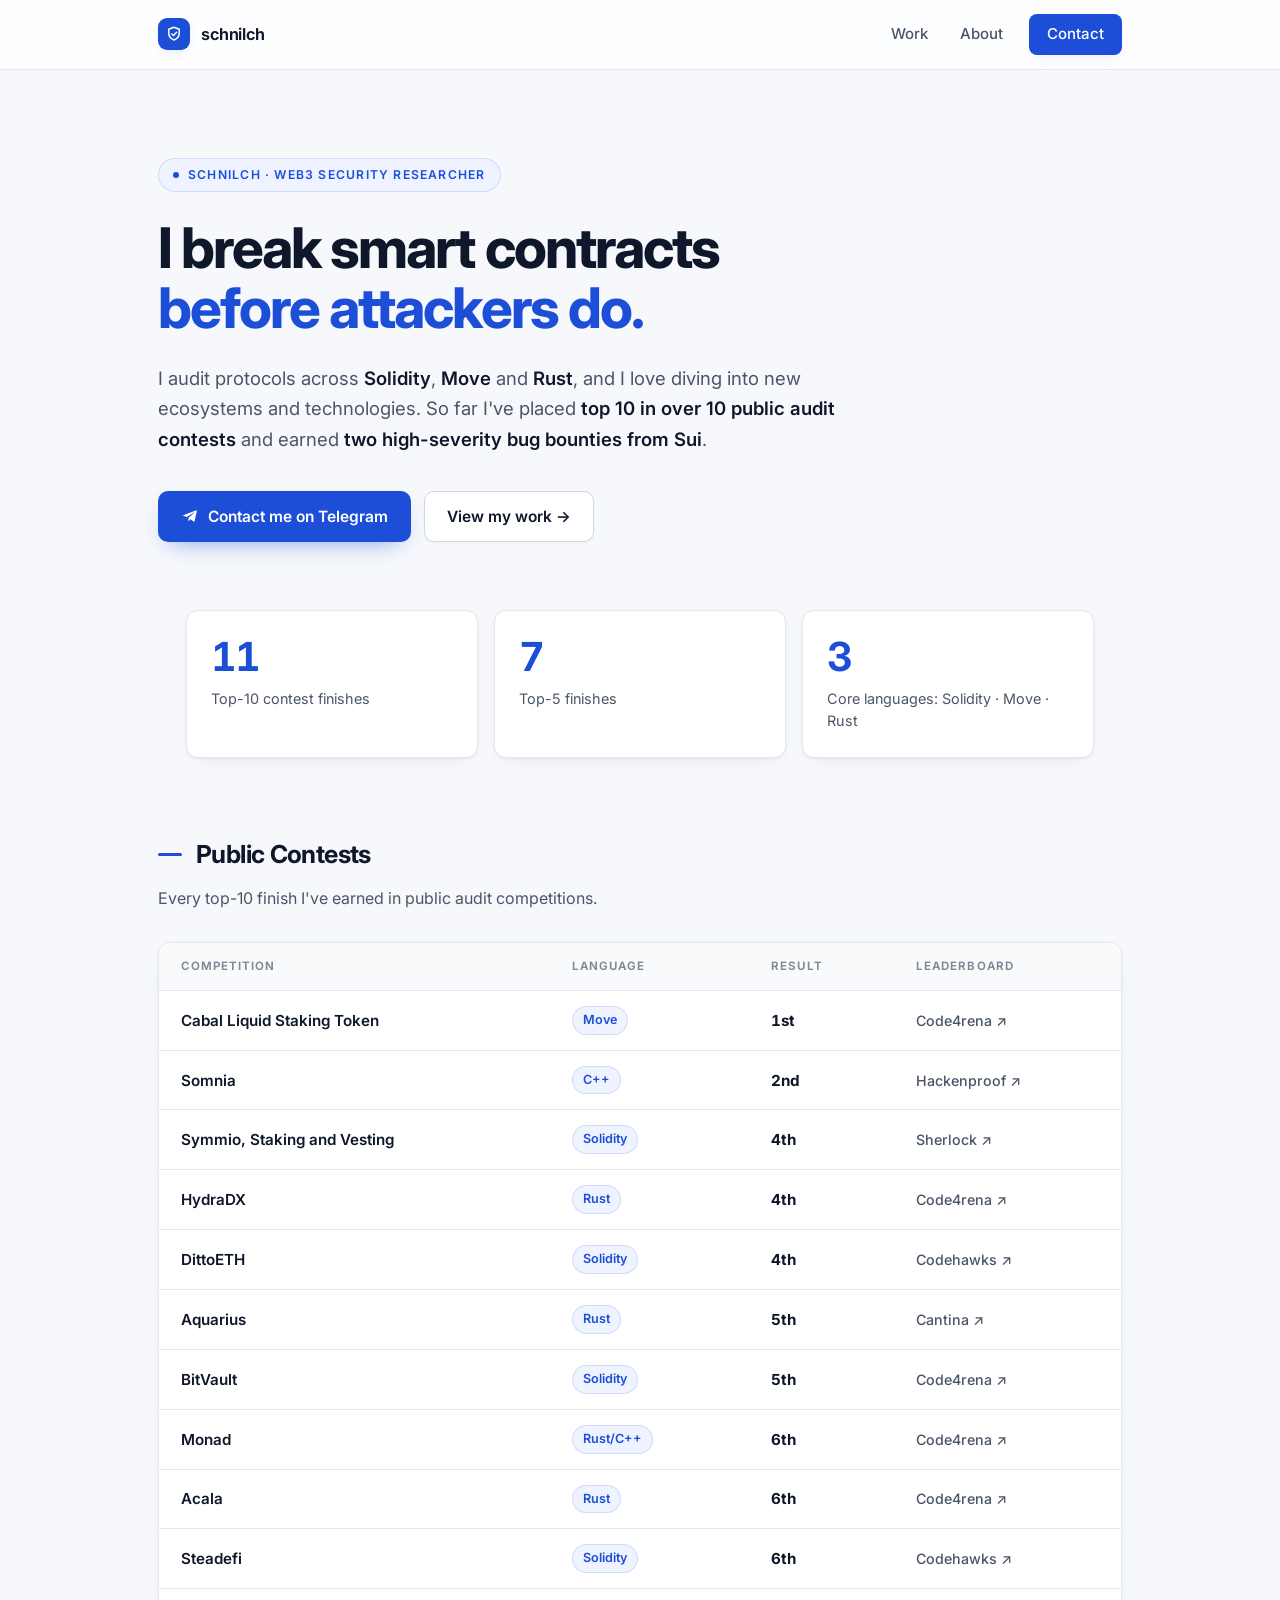
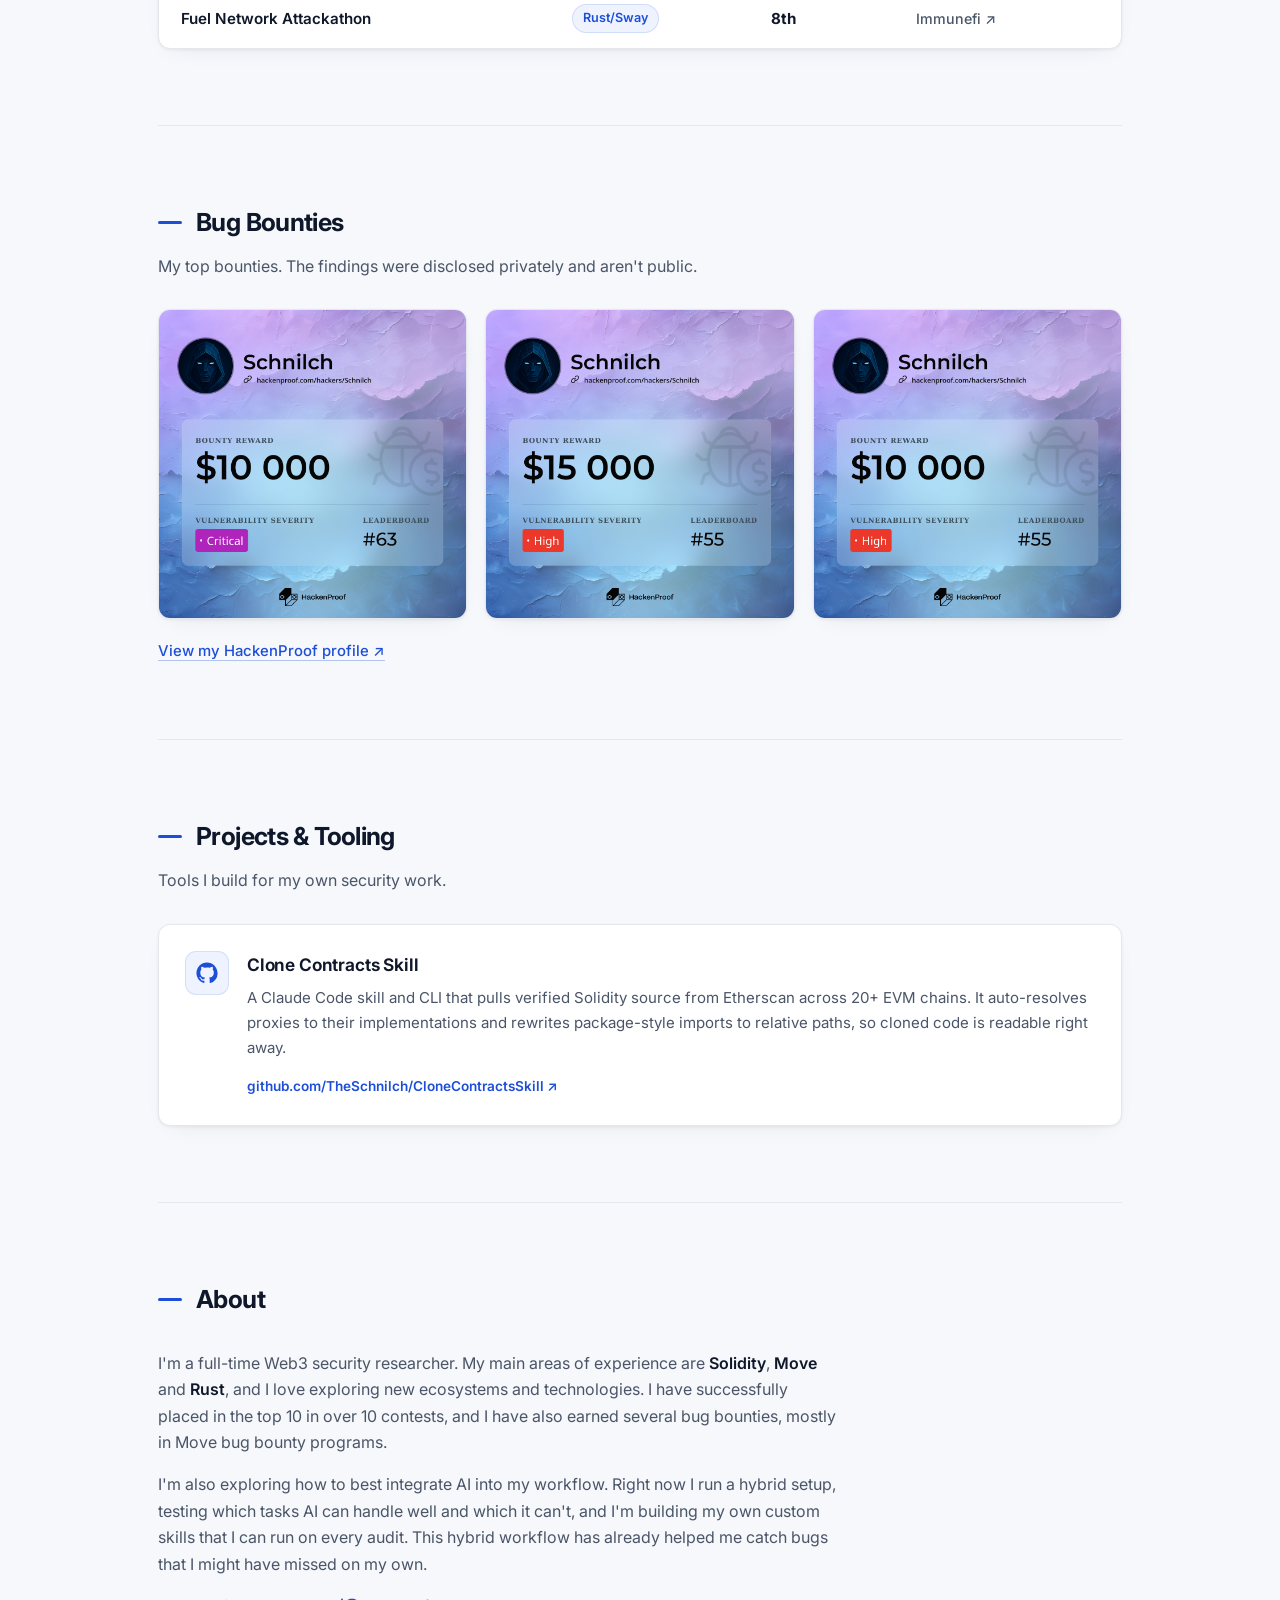
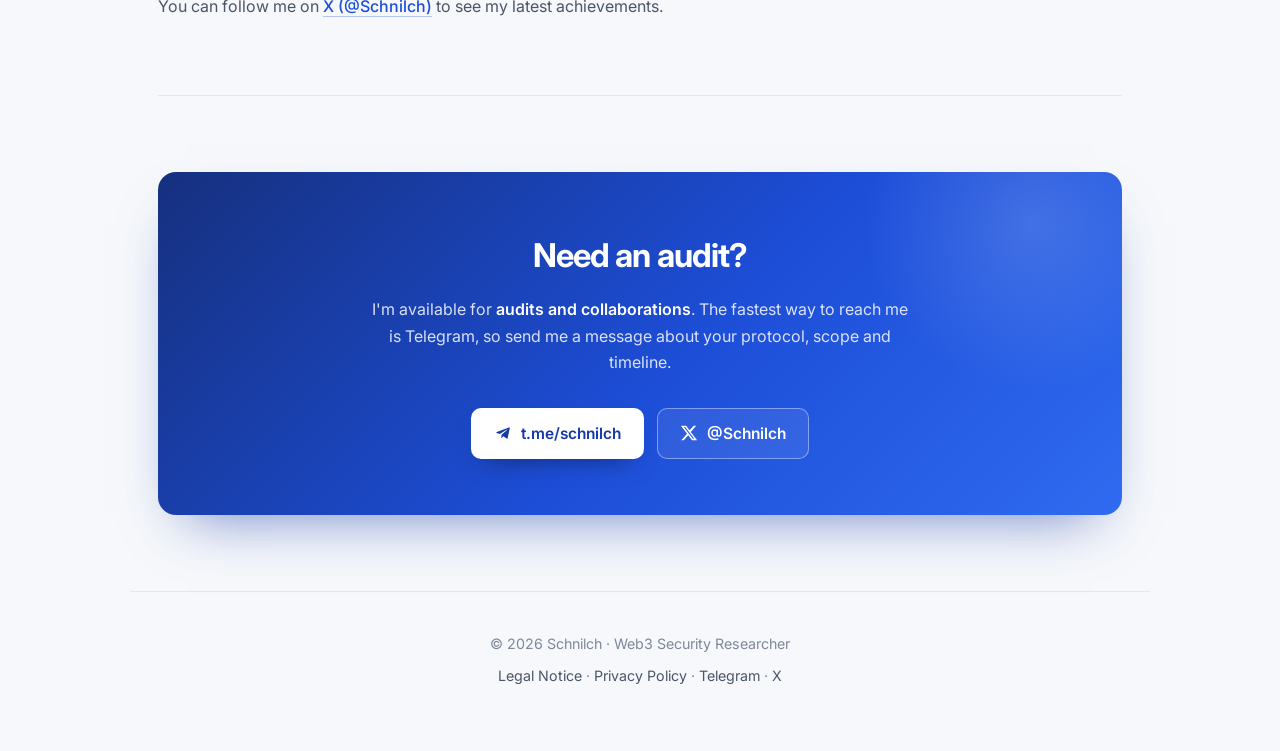
==== commit 91e09ec8: "Update bounty and contest sections - Frame the bounty section as top bounties and add the $10k Criti" ====
--- a/index.html
+++ b/index.html
@@ -85,40 +85,64 @@
           </thead>
           <tbody>
             <tr>
+              <td data-label="Competition">Cabal Liquid Staking Token</td>
+              <td data-label="Language"><span class="lang">Move</span></td>
+              <td data-label="Result"><span class="rank">1st</span></td>
+              <td data-label="Leaderboard"><a href="https://code4rena.com/audits/2025-04-cabal-liquid-staking-token" target="_blank" rel="noopener">Code4rena ↗</a></td>
+            </tr>
+            <tr>
+              <td data-label="Competition">Somnia</td>
+              <td data-label="Language"><span class="lang">C++</span></td>
+              <td data-label="Result"><span class="rank">2nd</span></td>
+              <td data-label="Leaderboard"><a href="https://hackenproof.com/audit-programs/somnia-audit-contest?tab=hackers" target="_blank" rel="noopener">Hackenproof ↗</a></td>
+            </tr>
+            <tr>
+              <td data-label="Competition">Symmio, Staking and Vesting</td>
+              <td data-label="Language"><span class="lang">Solidity</span></td>
+              <td data-label="Result"><span class="rank">4th</span></td>
+              <td data-label="Leaderboard"><a href="https://audits.sherlock.xyz/contests/838/leaderboard" target="_blank" rel="noopener">Sherlock ↗</a></td>
+            </tr>
+            <tr>
+              <td data-label="Competition">HydraDX</td>
+              <td data-label="Language"><span class="lang">Rust</span></td>
+              <td data-label="Result"><span class="rank">4th</span></td>
+              <td data-label="Leaderboard"><a href="https://code4rena.com/audits/2024-03-acala" target="_blank" rel="noopener">Code4rena ↗</a></td>
+            </tr>
+            <tr>
+              <td data-label="Competition">DittoETH</td>
+              <td data-label="Language"><span class="lang">Solidity</span></td>
+              <td data-label="Result"><span class="rank">4th</span></td>
+              <td data-label="Leaderboard"><a href="https://codehawks.cyfrin.io/c/2023-09-ditto/results?lt=contest&page=1&sc=reward&sj=reward&t=leaderboard" target="_blank" rel="noopener">Codehawks ↗</a></td>
+            </tr>
+            <tr>
+              <td data-label="Competition">Aquarius</td>
+              <td data-label="Language"><span class="lang">Rust</span></td>
+              <td data-label="Result"><span class="rank">5th</span></td>
+              <td data-label="Leaderboard"><a href="https://cantina.xyz/competitions/990ce947-05da-443e-b397-be38a65f0bff/leaderboard" target="_blank" rel="noopener">Cantina ↗</a></td>
+            </tr>
+            <tr>
+              <td data-label="Competition">BitVault</td>
+              <td data-label="Language"><span class="lang">Solidity</span></td>
+              <td data-label="Result"><span class="rank">5th</span></td>
+              <td data-label="Leaderboard"><a href="https://code4rena.com/audits/2025-04-bitvault" target="_blank" rel="noopener">Code4rena ↗</a></td>
+            </tr>
+            <tr>
               <td data-label="Competition">Monad</td>
               <td data-label="Language"><span class="lang">Rust/C++</span></td>
               <td data-label="Result"><span class="rank">6th</span></td>
               <td data-label="Leaderboard"><a href="https://code4rena.com/audits/2025-09-monad" target="_blank" rel="noopener">Code4rena ↗</a></td>
             </tr>
             <tr>
-              <td data-label="Competition">Somnia</td>
-              <td data-label="Language"><span class="lang">C++</span></td>
-              <td data-label="Result"><span class="rank rank-top">2nd</span></td>
-              <td data-label="Leaderboard"><a href="https://hackenproof.com/audit-programs/somnia-audit-contest?tab=hackers" target="_blank" rel="noopener">Hackenproof ↗</a></td>
-            </tr>
-            <tr>
-              <td data-label="Competition">Aquarius</td>
+              <td data-label="Competition">Acala</td>
               <td data-label="Language"><span class="lang">Rust</span></td>
-              <td data-label="Result"><span class="rank">5th</span></td>
-              <td data-label="Leaderboard"><a href="https://cantina.xyz/competitions/990ce947-05da-443e-b397-be38a65f0bff/leaderboard" target="_blank" rel="noopener">Cantina ↗</a></td>
-            </tr>
-            <tr>
-              <td data-label="Competition">Cabal Liquid Staking Token</td>
-              <td data-label="Language"><span class="lang">Move</span></td>
-              <td data-label="Result"><span class="rank rank-top">1st</span></td>
-              <td data-label="Leaderboard"><a href="https://code4rena.com/audits/2025-04-cabal-liquid-staking-token" target="_blank" rel="noopener">Code4rena ↗</a></td>
-            </tr>
-            <tr>
-              <td data-label="Competition">BitVault</td>
-              <td data-label="Language"><span class="lang">Solidity</span></td>
-              <td data-label="Result"><span class="rank">5th</span></td>
-              <td data-label="Leaderboard"><a href="https://code4rena.com/audits/2025-04-bitvault" target="_blank" rel="noopener">Code4rena ↗</a></td>
-            </tr>
-            <tr>
-              <td data-label="Competition">Symmio, Staking and Vesting</td>
-              <td data-label="Language"><span class="lang">Solidity</span></td>
-              <td data-label="Result"><span class="rank">4th</span></td>
-              <td data-label="Leaderboard"><a href="https://audits.sherlock.xyz/contests/838/leaderboard" target="_blank" rel="noopener">Sherlock ↗</a></td>
+              <td data-label="Result"><span class="rank">6th</span></td>
+              <td data-label="Leaderboard"><a href="https://code4rena.com/audits/2024-02-hydradx" target="_blank" rel="noopener">Code4rena ↗</a></td>
+            </tr>
+            <tr>
+              <td data-label="Competition">Steadefi</td>
+              <td data-label="Language"><span class="lang">Solidity</span></td>
+              <td data-label="Result"><span class="rank">6th</span></td>
+              <td data-label="Leaderboard"><a href="https://codehawks.cyfrin.io/c/2023-10-SteadeFi/results?lt=contest&page=1&sc=reward&sj=reward&t=leaderboard" target="_blank" rel="noopener">Codehawks ↗</a></td>
             </tr>
             <tr>
               <td data-label="Competition">Fuel Network Attackathon</td>
@@ -126,30 +150,6 @@
               <td data-label="Result"><span class="rank">8th</span></td>
               <td data-label="Leaderboard"><a href="https://immunefi.com/audit-competition/fuel-network-attackathon/leaderboard/" target="_blank" rel="noopener">Immunefi ↗</a></td>
             </tr>
-            <tr>
-              <td data-label="Competition">Acala</td>
-              <td data-label="Language"><span class="lang">Rust</span></td>
-              <td data-label="Result"><span class="rank">6th</span></td>
-              <td data-label="Leaderboard"><a href="https://code4rena.com/audits/2024-02-hydradx" target="_blank" rel="noopener">Code4rena ↗</a></td>
-            </tr>
-            <tr>
-              <td data-label="Competition">HydraDX</td>
-              <td data-label="Language"><span class="lang">Rust</span></td>
-              <td data-label="Result"><span class="rank">4th</span></td>
-              <td data-label="Leaderboard"><a href="https://code4rena.com/audits/2024-03-acala" target="_blank" rel="noopener">Code4rena ↗</a></td>
-            </tr>
-            <tr>
-              <td data-label="Competition">Steadefi</td>
-              <td data-label="Language"><span class="lang">Solidity</span></td>
-              <td data-label="Result"><span class="rank">6th</span></td>
-              <td data-label="Leaderboard"><a href="https://codehawks.cyfrin.io/c/2023-10-SteadeFi/results?lt=contest&page=1&sc=reward&sj=reward&t=leaderboard" target="_blank" rel="noopener">Codehawks ↗</a></td>
-            </tr>
-            <tr>
-              <td data-label="Competition">DittoETH</td>
-              <td data-label="Language"><span class="lang">Solidity</span></td>
-              <td data-label="Result"><span class="rank">4th</span></td>
-              <td data-label="Leaderboard"><a href="https://codehawks.cyfrin.io/c/2023-09-ditto/results?lt=contest&page=1&sc=reward&sj=reward&t=leaderboard" target="_blank" rel="noopener">Codehawks ↗</a></td>
-            </tr>
           </tbody>
         </table>
       </div>
@@ -159,9 +159,12 @@
     <section id="bounties" class="section">
       <div class="section-head">
         <h2>Bug Bounties</h2>
-        <p>These findings were disclosed privately and aren't public. Two High-severity rewards from the Sui bug bounty on HackenProof.</p>
+        <p>My top bounties. The findings were disclosed privately and aren't public.</p>
       </div>
       <div class="bounty-grid">
+        <figure class="bounty-card">
+          <img src="images/sui-bounty-10k-crit.png" alt="HackenProof reward card for Schnilch: 10,000 dollar bounty, Critical severity, Sui bug bounty" loading="lazy" />
+        </figure>
         <figure class="bounty-card">
           <img src="images/sui-bounty-15k-high.png" alt="HackenProof reward card for Schnilch: 15,000 dollar bounty, High severity, Sui bug bounty" loading="lazy" />
         </figure>
@@ -179,16 +182,6 @@
         <p>Tools I build for my own security work.</p>
       </div>
       <div class="project-grid">
-        <a class="project-card" href="https://github.com/TheSchnilch/auditor-assistant" target="_blank" rel="noopener">
-          <span class="project-icon" aria-hidden="true">
-            <svg viewBox="0 0 24 24"><path fill="currentColor" d="M12 .5C5.73.5.5 5.73.5 12c0 5.08 3.29 9.39 7.86 10.91.58.11.79-.25.79-.56 0-.27-.01-1.01-.02-1.99-3.2.7-3.88-1.54-3.88-1.54-.52-1.33-1.28-1.69-1.28-1.69-1.05-.72.08-.7.08-.7 1.16.08 1.77 1.19 1.77 1.19 1.03 1.77 2.7 1.26 3.36.96.1-.75.4-1.26.73-1.55-2.55-.29-5.23-1.28-5.23-5.69 0-1.26.45-2.29 1.19-3.1-.12-.29-.52-1.46.11-3.05 0 0 .97-.31 3.18 1.18a11.1 11.1 0 0 1 2.9-.39c.98 0 1.97.13 2.9.39 2.2-1.49 3.17-1.18 3.17-1.18.63 1.59.23 2.76.11 3.05.74.81 1.19 1.84 1.19 3.1 0 4.42-2.69 5.39-5.25 5.68.41.36.78 1.07.78 2.16 0 1.56-.01 2.82-.01 3.2 0 .31.21.68.8.56A10.52 10.52 0 0 0 23.5 12C23.5 5.73 18.27.5 12 .5z"/></svg>
-          </span>
-          <span class="project-body">
-            <h3>Auditor Assistant</h3>
-            <p>A set of rules and job definitions that direct AI coding agents to support smart contract audits: bug discovery, attack-surface mapping, code explanation, PoC development, finding validation and report writing. Language-agnostic across Solidity, Move, Rust and more.</p>
-            <span class="project-link">github.com/TheSchnilch/auditor-assistant ↗</span>
-          </span>
-        </a>
         <a class="project-card" href="https://github.com/TheSchnilch/CloneContractsSkill" target="_blank" rel="noopener">
           <span class="project-icon" aria-hidden="true">
             <svg viewBox="0 0 24 24"><path fill="currentColor" d="M12 .5C5.73.5.5 5.73.5 12c0 5.08 3.29 9.39 7.86 10.91.58.11.79-.25.79-.56 0-.27-.01-1.01-.02-1.99-3.2.7-3.88-1.54-3.88-1.54-.52-1.33-1.28-1.69-1.28-1.69-1.05-.72.08-.7.08-.7 1.16.08 1.77 1.19 1.77 1.19 1.03 1.77 2.7 1.26 3.36.96.1-.75.4-1.26.73-1.55-2.55-.29-5.23-1.28-5.23-5.69 0-1.26.45-2.29 1.19-3.1-.12-.29-.52-1.46.11-3.05 0 0 .97-.31 3.18 1.18a11.1 11.1 0 0 1 2.9-.39c.98 0 1.97.13 2.9.39 2.2-1.49 3.17-1.18 3.17-1.18.63 1.59.23 2.76.11 3.05.74.81 1.19 1.84 1.19 3.1 0 4.42-2.69 5.39-5.25 5.68.41.36.78 1.07.78 2.16 0 1.56-.01 2.82-.01 3.2 0 .31.21.68.8.56A10.52 10.52 0 0 0 23.5 12C23.5 5.73 18.27.5 12 .5z"/></svg>
@@ -212,7 +205,8 @@
           I'm a full-time Web3 security researcher. My main areas of experience are
           <strong>Solidity</strong>, <strong>Move</strong> and <strong>Rust</strong>, and I love
           exploring new ecosystems and technologies. I have successfully placed in the top 10 in
-          over 10 contests, and I have also earned two bug bounties from Sui.
+          over 10 contests, and I have also earned several bug bounties, mostly in Move
+          bug bounty programs.
         </p>
         <p>
           I'm also exploring how to best integrate AI into my workflow. Right now I run a hybrid
--- a/styles.css
+++ b/styles.css
@@ -14,8 +14,6 @@
   --brand-soft: #eef3ff;
   --brand-softer: #f5f8ff;
   --brand-ring: rgba(29, 78, 216, 0.16);
-  --gold: #a1620a;
-  --gold-soft: #fdf6e7;
   --shadow-sm: 0 1px 2px rgba(15, 23, 42, 0.05);
   --shadow: 0 1px 3px rgba(15, 23, 42, 0.06), 0 8px 24px -14px rgba(15, 23, 42, 0.12);
   --shadow-lg: 0 2px 6px rgba(15, 23, 42, 0.05), 0 20px 44px -22px rgba(15, 23, 42, 0.22);
@@ -296,13 +294,6 @@
   color: var(--text);
   font-variant-numeric: tabular-nums;
 }
-.rank-top {
-  color: var(--gold);
-  background: var(--gold-soft);
-  border: 1px solid rgba(161, 98, 10, 0.18);
-  padding: 2px 9px;
-  border-radius: 999px;
-}
 .contests a {
   color: var(--text-muted);
   text-decoration: none;
@@ -390,7 +381,7 @@
 .stats + .section { border-top: none; }
 
 /* ---------- Bug bounties ---------- */
-.bounty-grid { display: grid; grid-template-columns: repeat(2, 1fr); gap: 18px; }
+.bounty-grid { display: grid; grid-template-columns: repeat(auto-fit, minmax(270px, 1fr)); gap: 18px; }
 .bounty-card {
   margin: 0;
   border: 1px solid var(--border);
@@ -416,7 +407,7 @@
 .bounty-note a:hover { border-bottom-color: var(--brand); }
 
 /* ---------- Projects ---------- */
-.project-grid { display: grid; grid-template-columns: repeat(2, 1fr); gap: 18px; }
+.project-grid { display: grid; grid-template-columns: repeat(auto-fit, minmax(320px, 1fr)); gap: 18px; }
 .project-card {
   display: flex;
   gap: 18px;
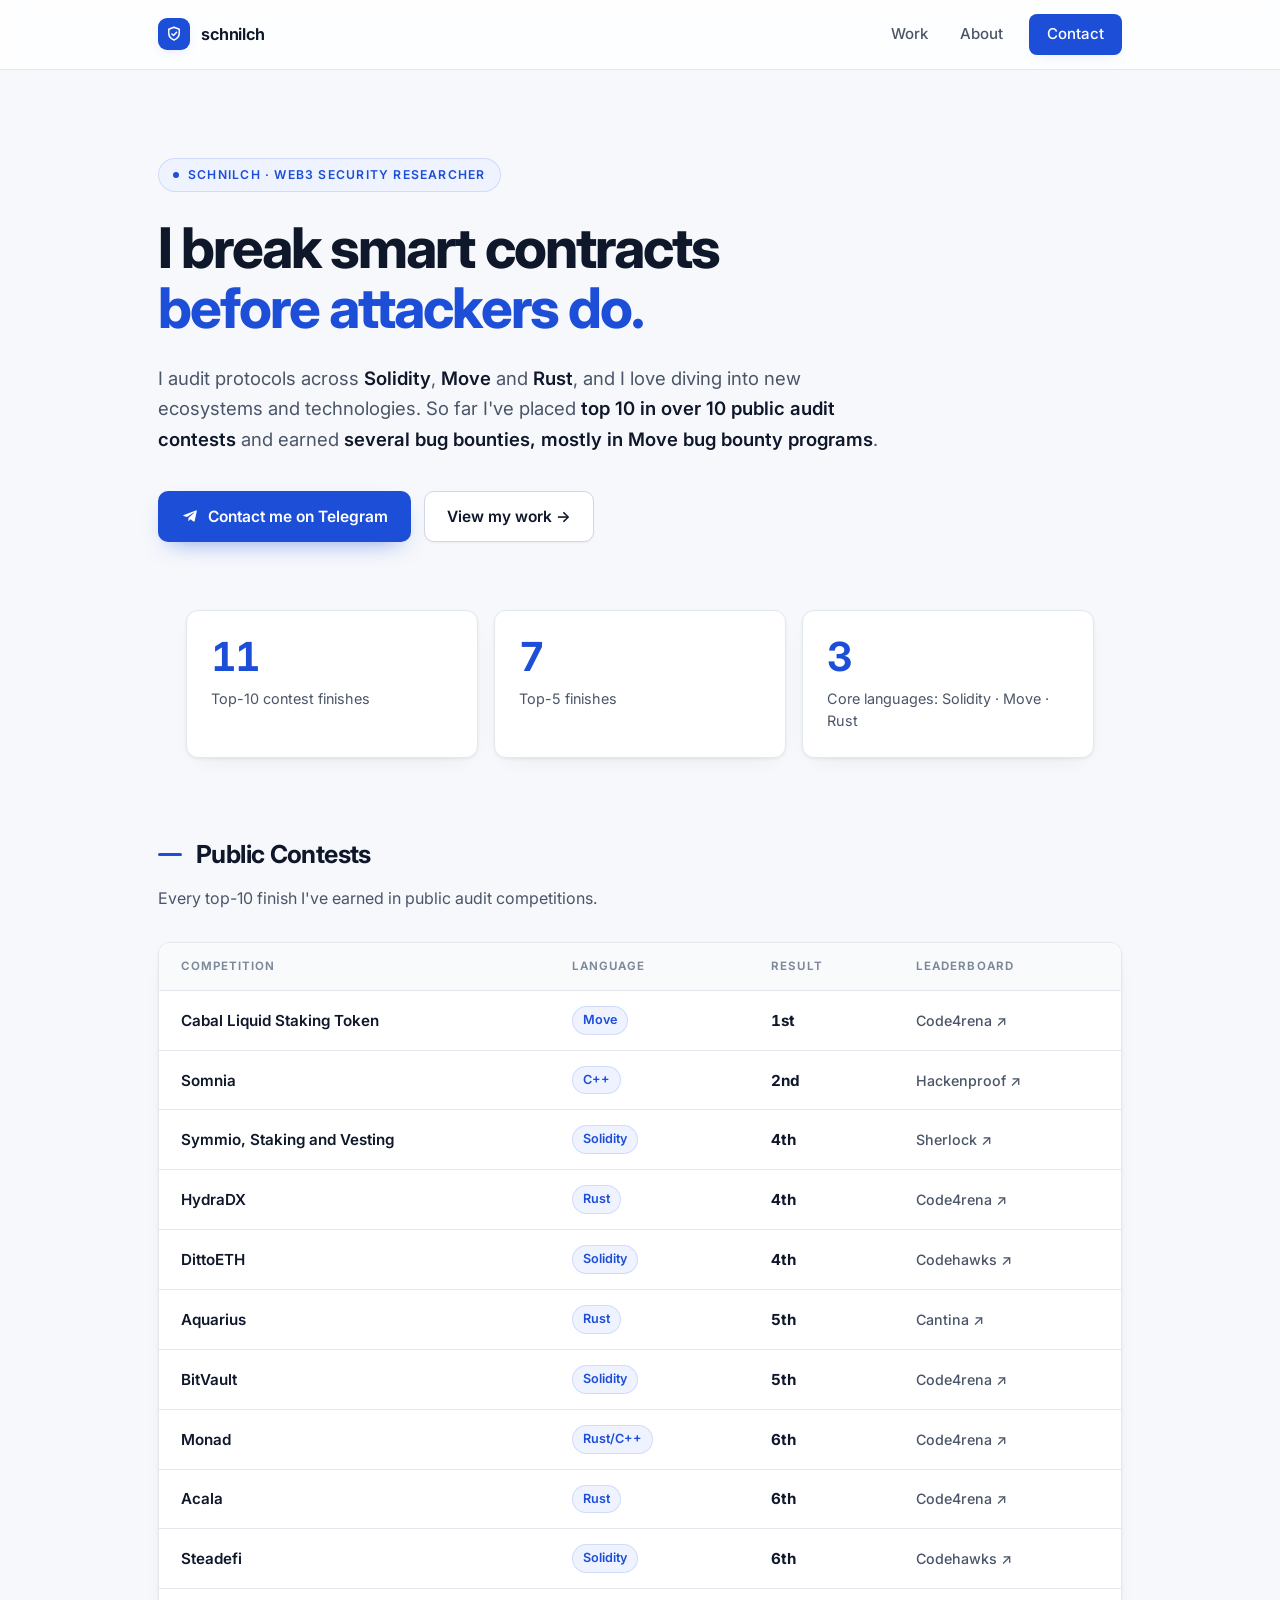
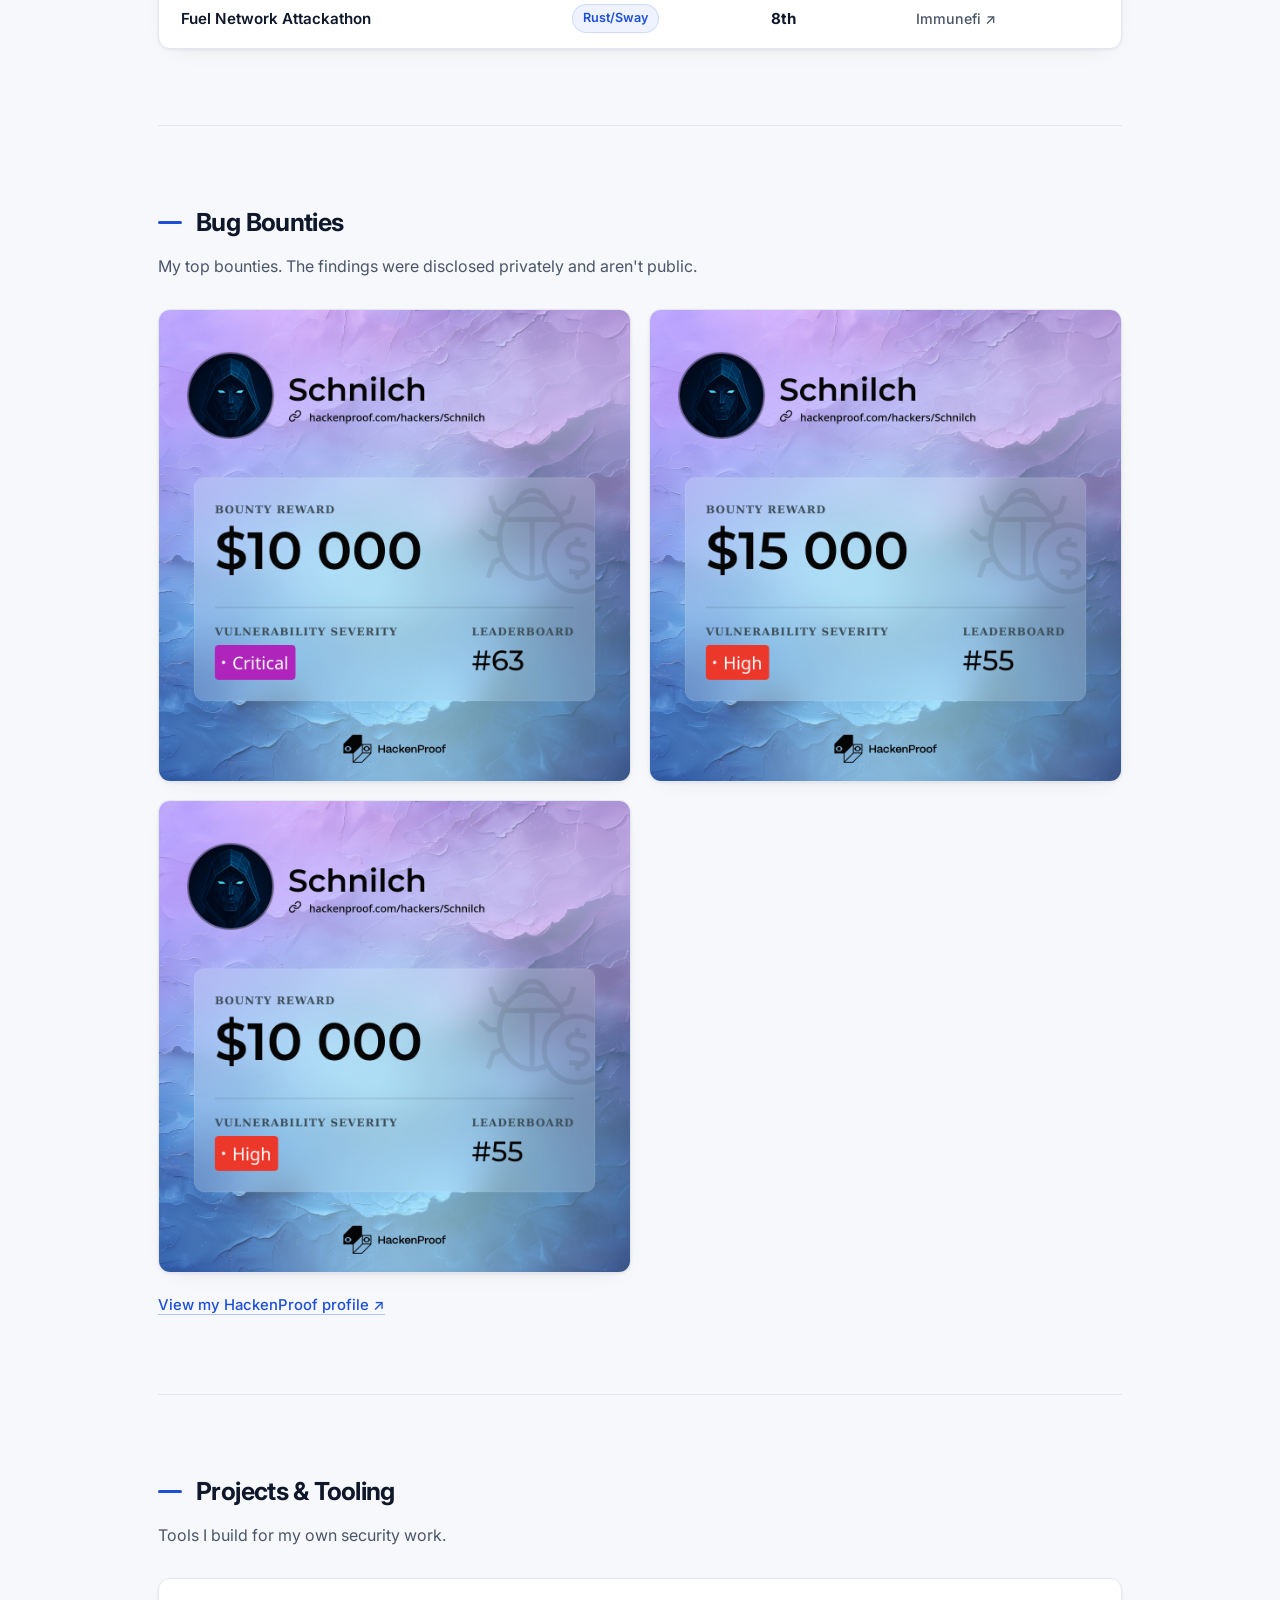
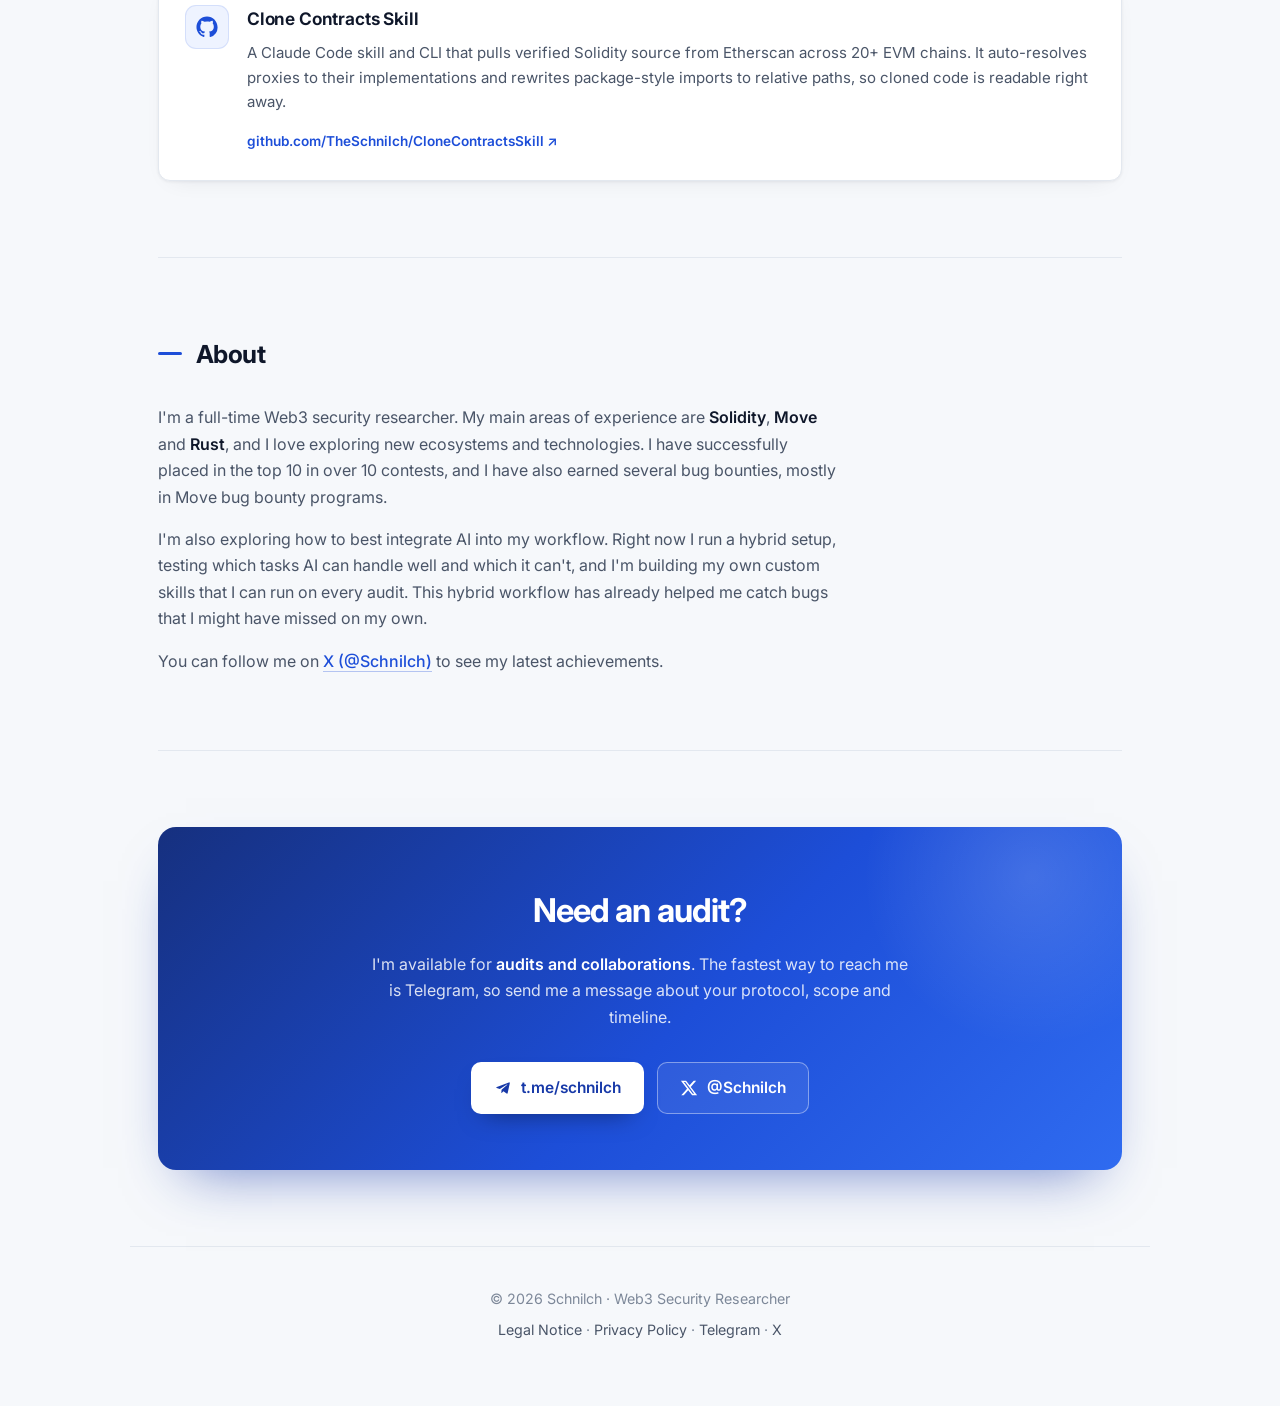
==== commit e11eca53: "Align hero and meta description with the About bounty wording Co-Authored-By: Claude Opus 5 (1M cont" ====
--- a/index.html
+++ b/index.html
@@ -4,7 +4,7 @@
   <meta charset="UTF-8" />
   <meta name="viewport" content="width=device-width, initial-scale=1.0" />
   <title>Schnilch · Web3 Security Researcher</title>
-  <meta name="description" content="Schnilch, full-time Web3 security researcher (Solidity, Move, Rust). 10+ top-10 finishes in public audit contests and two high-severity Sui bug bounties. Available for audits and collaborations." />
+  <meta name="description" content="Schnilch, full-time Web3 security researcher (Solidity, Move, Rust). 10+ top-10 finishes in public audit contests and several bug bounties, mostly in Move bug bounty programs. Available for audits and collaborations." />
 
   <!-- Open Graph / social preview -->
   <meta property="og:type" content="website" />
@@ -39,7 +39,7 @@
         I audit protocols across <strong>Solidity</strong>, <strong>Move</strong> and <strong>Rust</strong>, and I love
         diving into new ecosystems and technologies. So far I've placed
         <strong>top&nbsp;10 in over 10&nbsp;public audit contests</strong> and earned
-        <strong>two high-severity bug bounties from Sui</strong>.
+        <strong>several bug bounties, mostly in Move bug bounty programs</strong>.
       </p>
       <div class="hero-actions">
         <a class="btn btn-primary" href="https://t.me/schnilch" target="_blank" rel="noopener">
--- a/styles.css
+++ b/styles.css
@@ -381,7 +381,7 @@
 .stats + .section { border-top: none; }
 
 /* ---------- Bug bounties ---------- */
-.bounty-grid { display: grid; grid-template-columns: repeat(auto-fit, minmax(270px, 1fr)); gap: 18px; }
+.bounty-grid { display: grid; grid-template-columns: repeat(2, 1fr); gap: 18px; }
 .bounty-card {
   margin: 0;
   border: 1px solid var(--border);
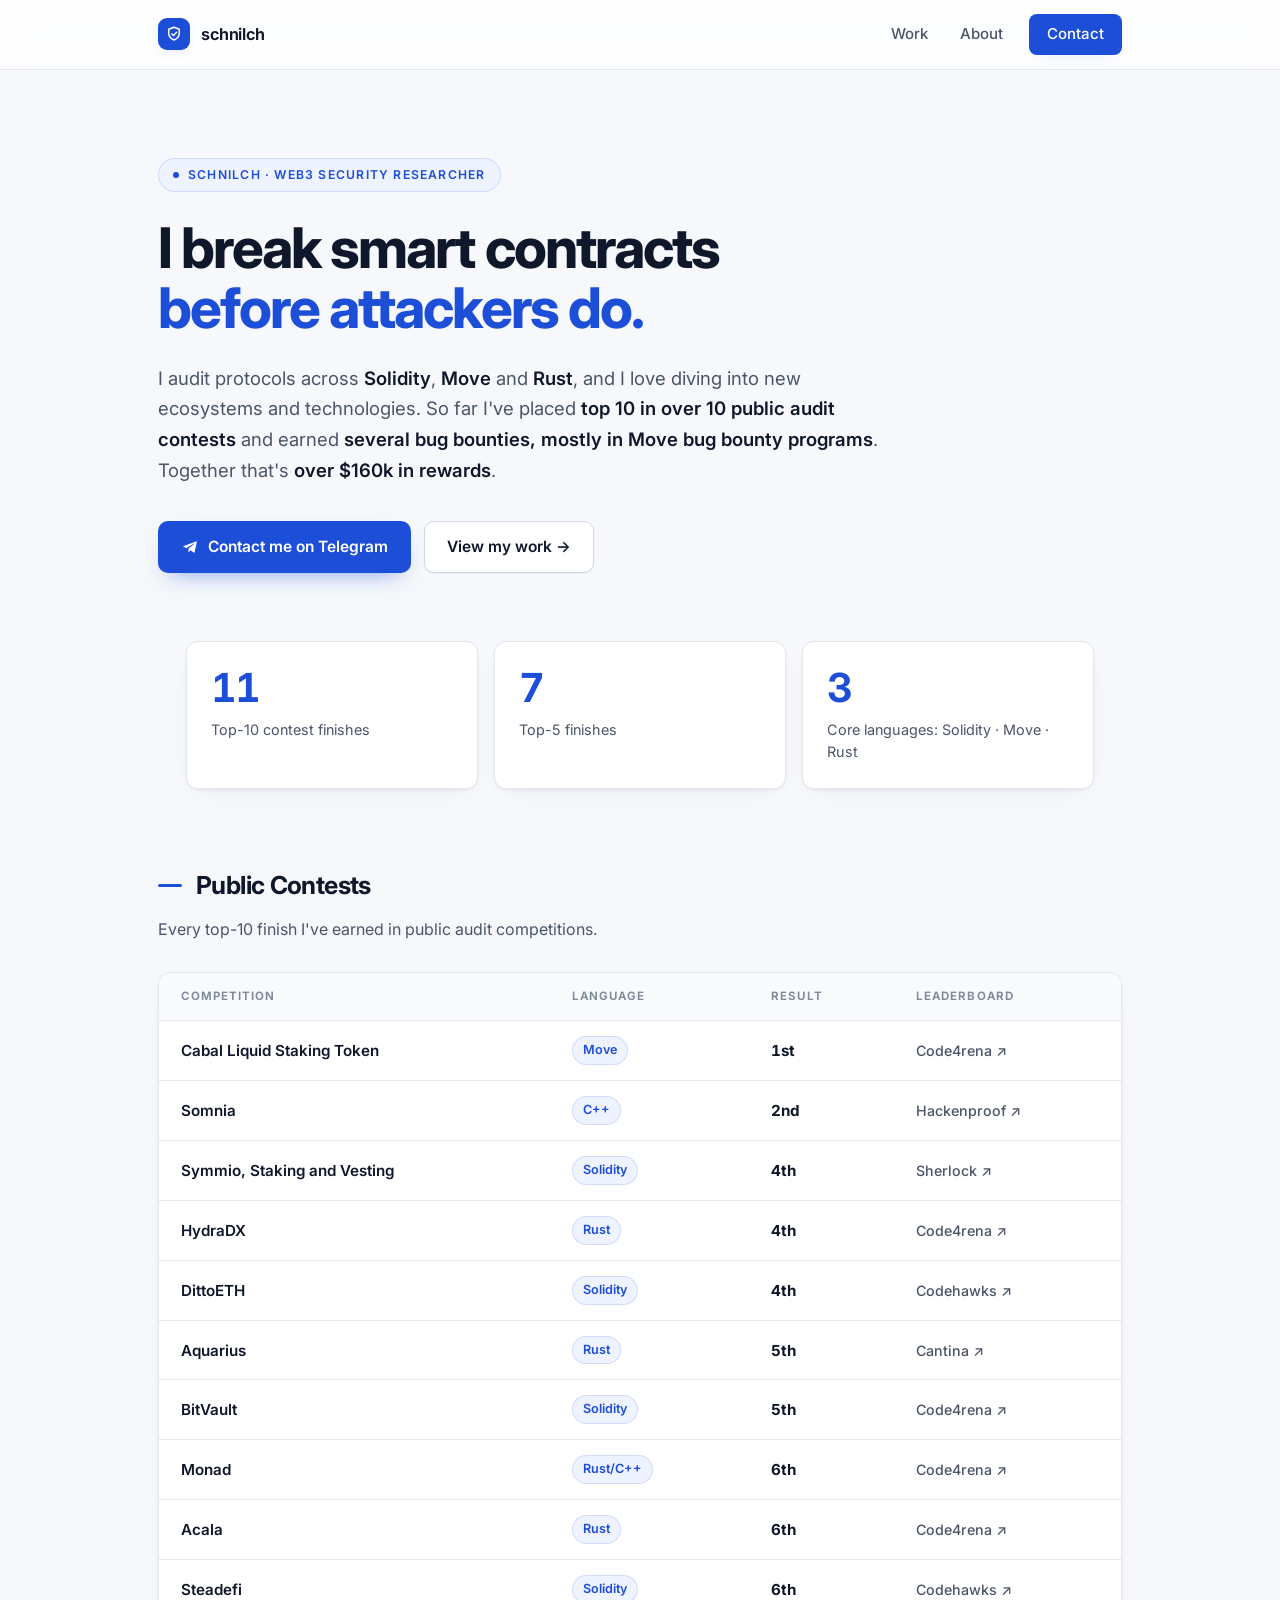
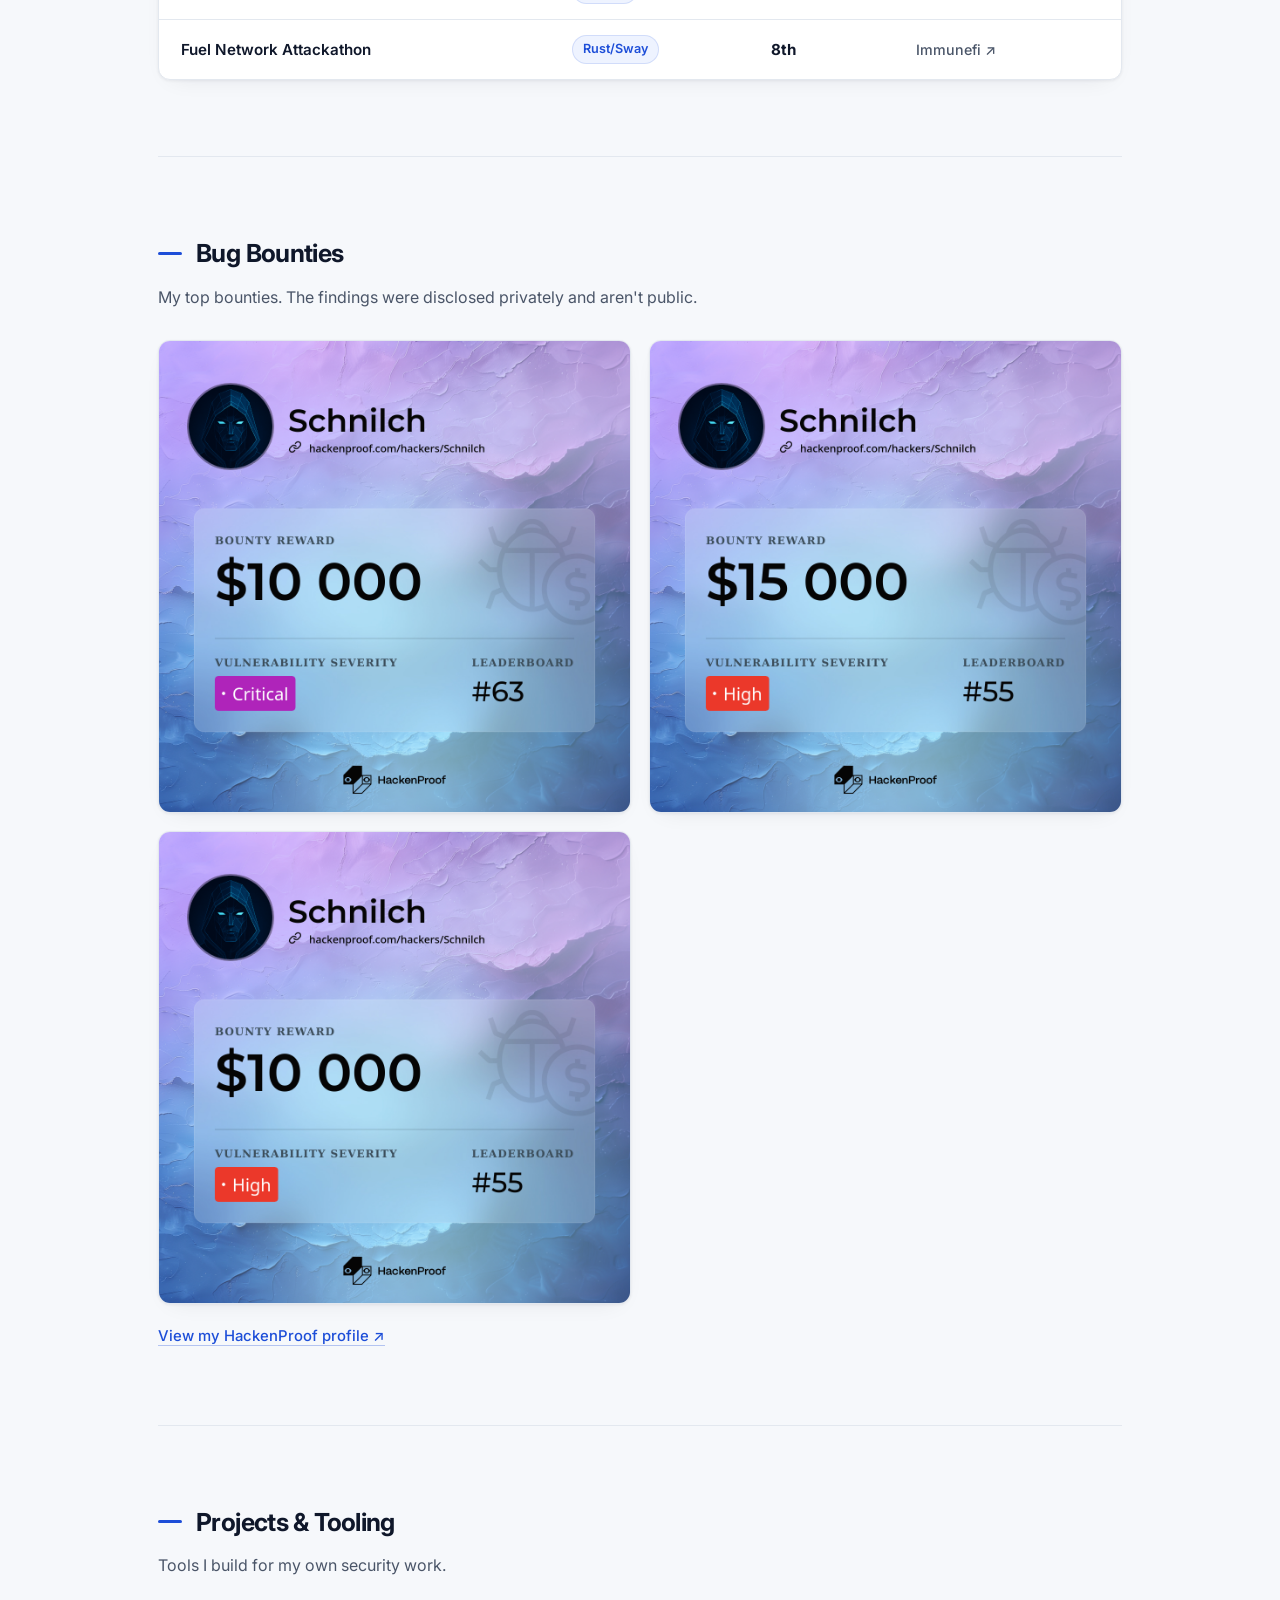
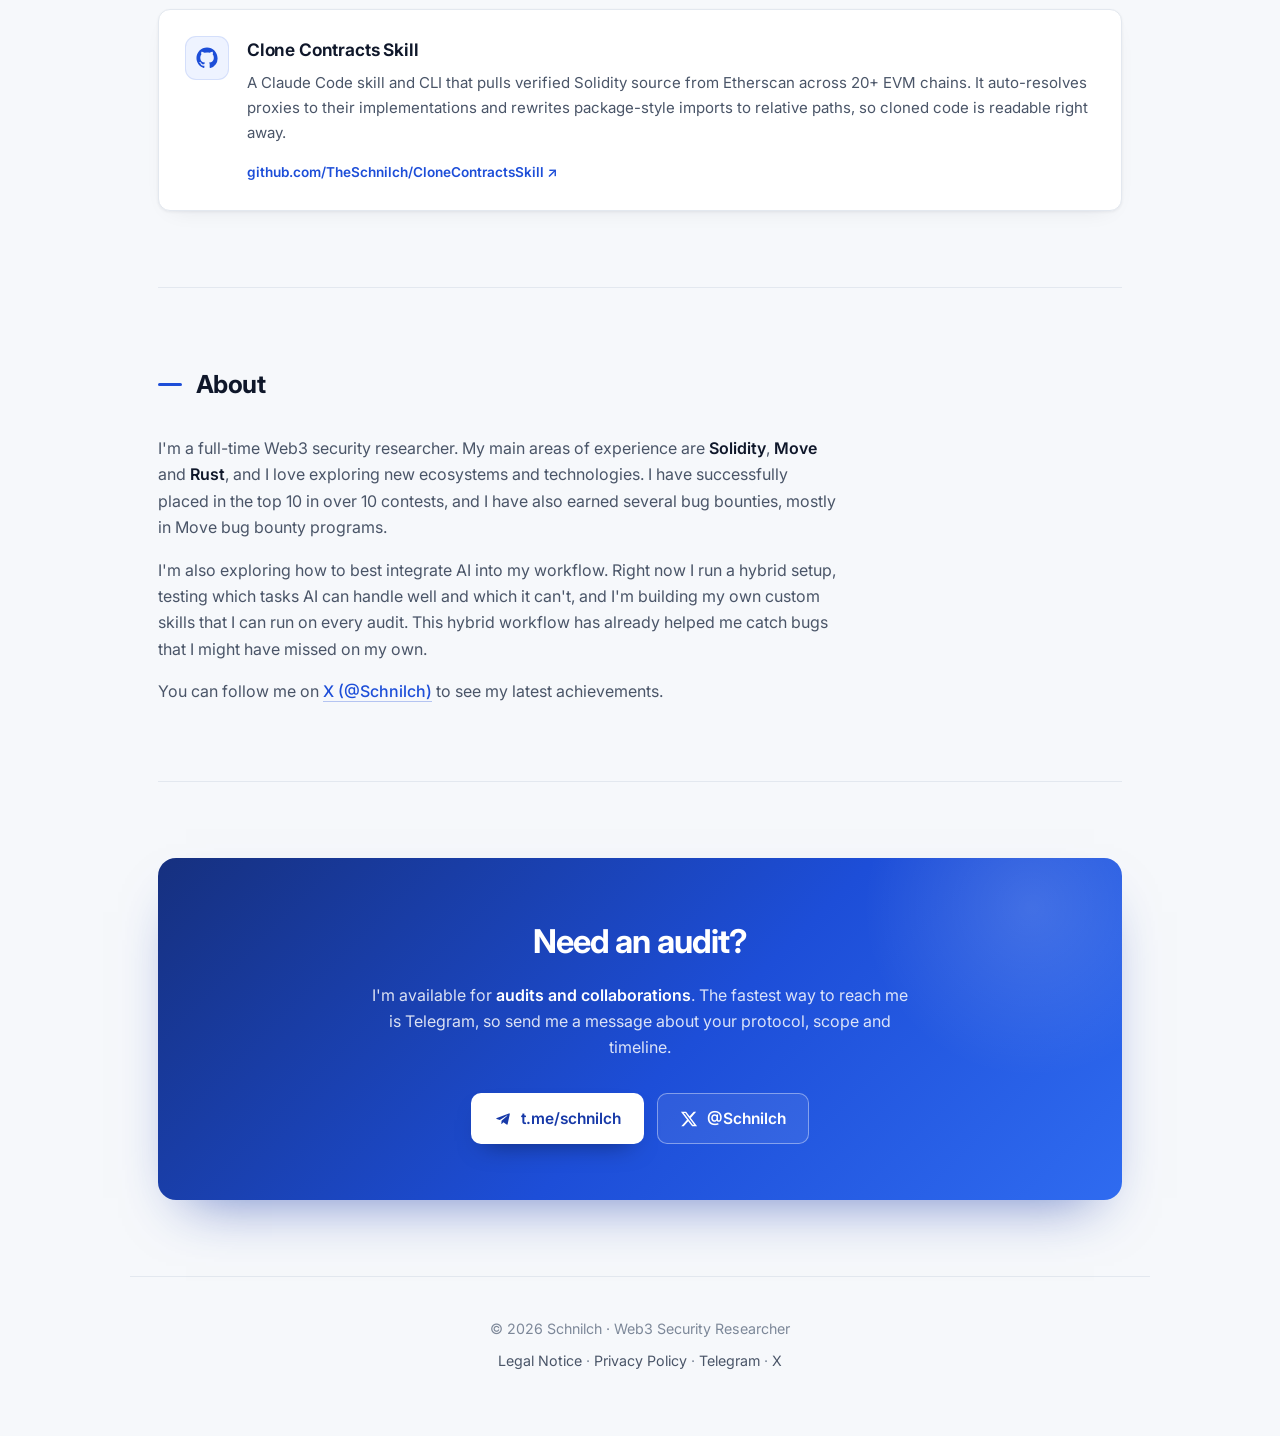
==== commit 0456f7d0: "Add total rewards earned to the hero Co-Authored-By: Claude Opus 5 (1M context) <noreply@anthropic.c" ====
--- a/index.html
+++ b/index.html
@@ -40,6 +40,7 @@
         diving into new ecosystems and technologies. So far I've placed
         <strong>top&nbsp;10 in over 10&nbsp;public audit contests</strong> and earned
         <strong>several bug bounties, mostly in Move bug bounty programs</strong>.
+        Together that's <strong>over&nbsp;$160k in rewards</strong>.
       </p>
       <div class="hero-actions">
         <a class="btn btn-primary" href="https://t.me/schnilch" target="_blank" rel="noopener">
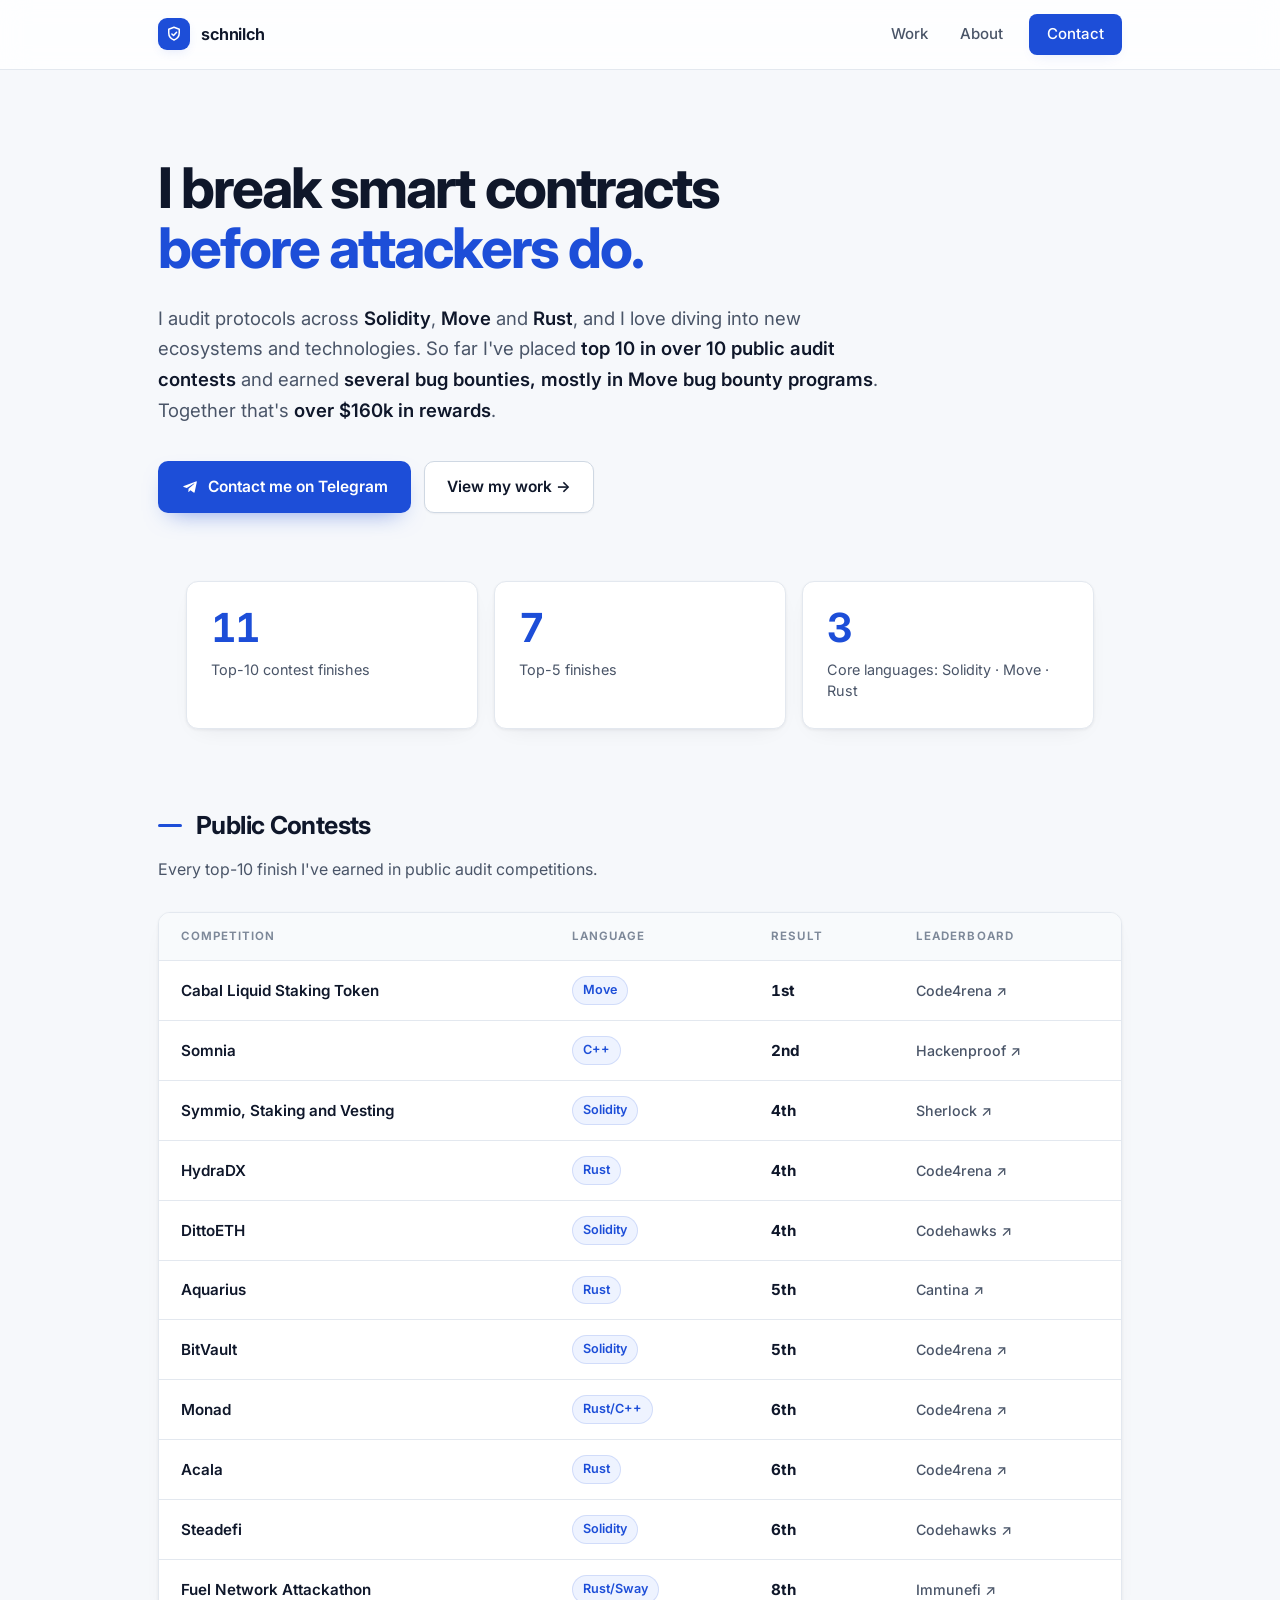
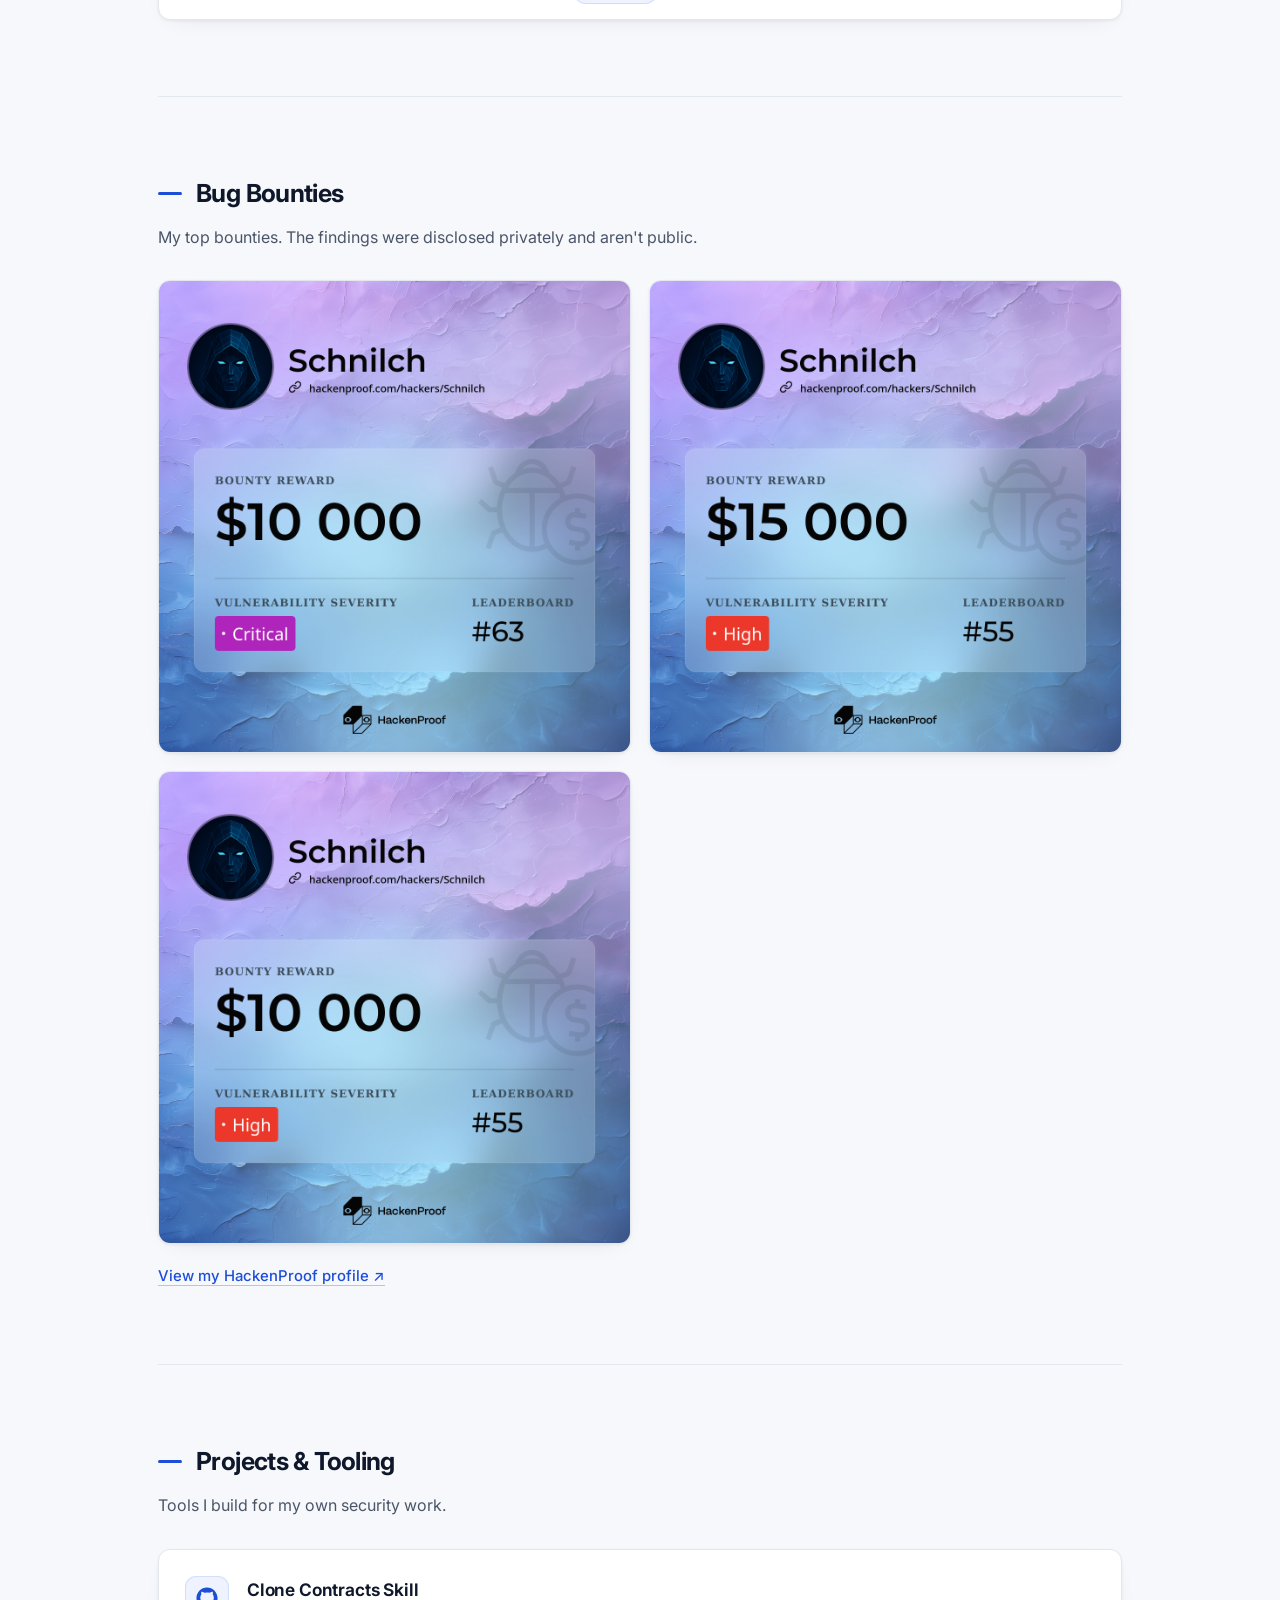
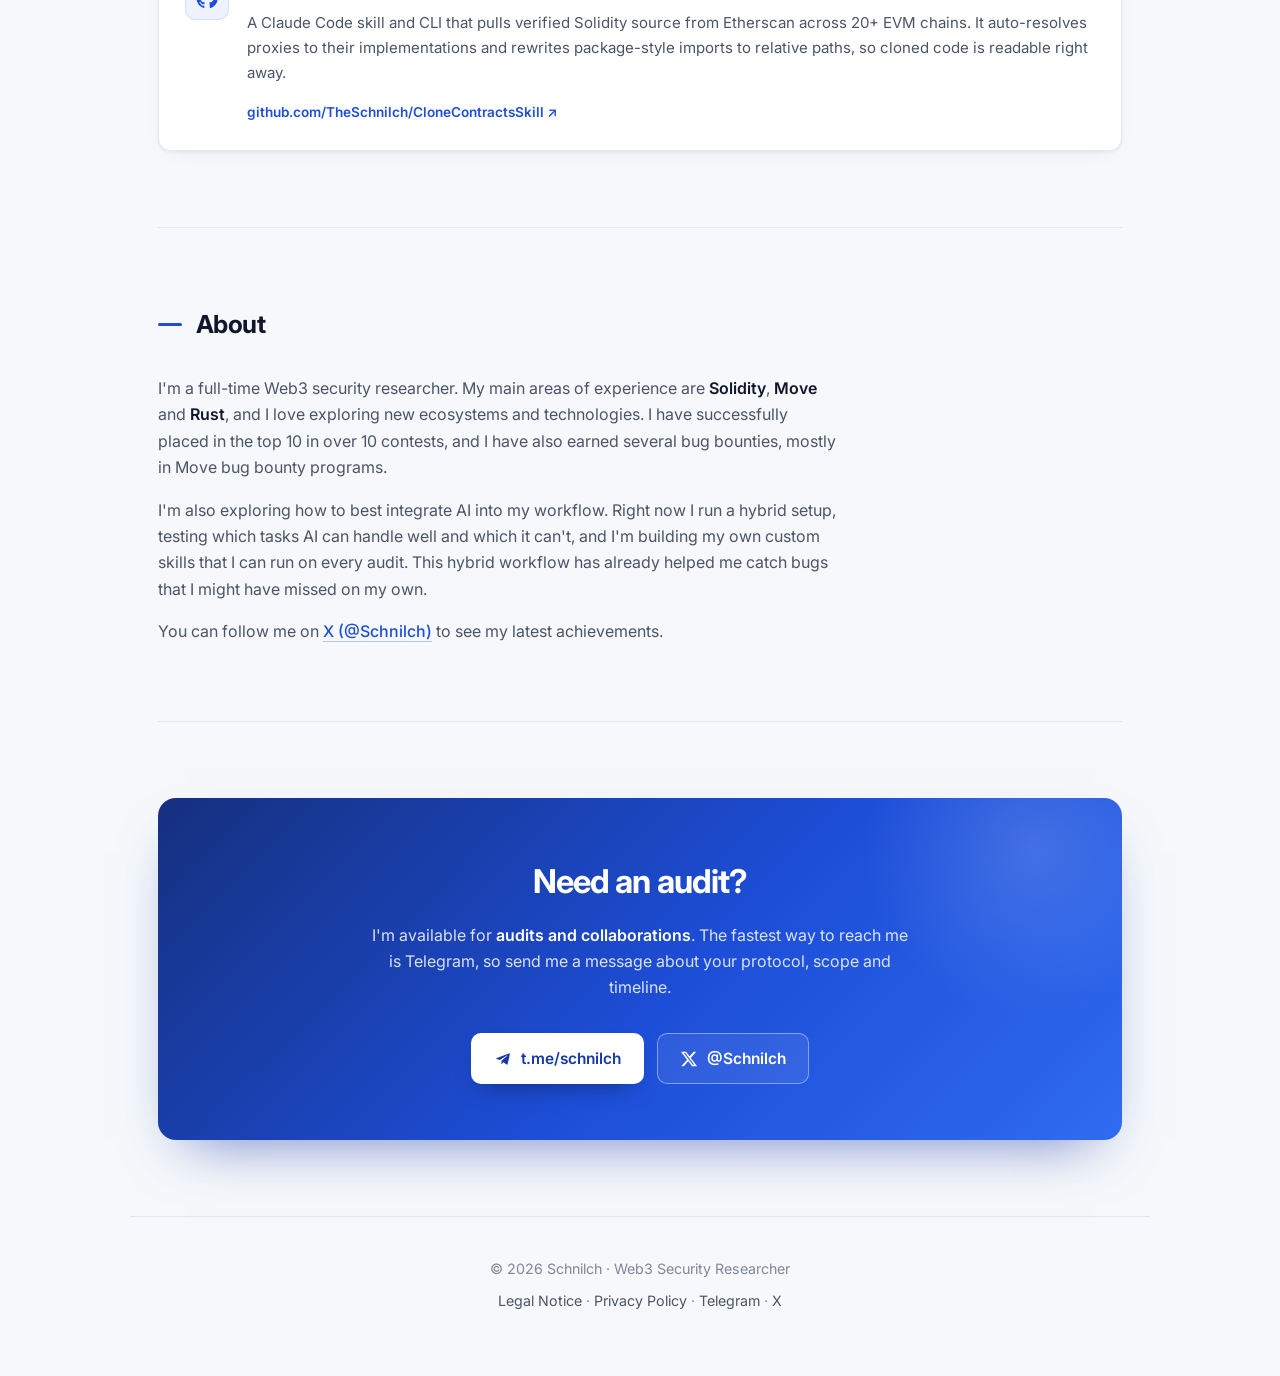
==== commit fa394942: "Remove the eyebrow label from the hero Co-Authored-By: Claude Opus 5 (1M context) <noreply@anthropic" ====
--- a/index.html
+++ b/index.html
@@ -33,7 +33,6 @@
   <main id="top">
     <!-- Hero -->
     <section class="hero">
-      <p class="eyebrow">schnilch · web3 security researcher</p>
       <h1>I break smart contracts<br /><span class="accent">before attackers do.</span></h1>
       <p class="lede">
         I audit protocols across <strong>Solidity</strong>, <strong>Move</strong> and <strong>Rust</strong>, and I love
--- a/styles.css
+++ b/styles.css
@@ -139,28 +139,6 @@
 
 /* ---------- Hero ---------- */
 .hero { padding: 88px 0 62px; }
-.eyebrow {
-  display: inline-flex;
-  align-items: center;
-  gap: 9px;
-  background: var(--brand-soft);
-  color: var(--brand);
-  border: 1px solid rgba(29, 78, 216, 0.14);
-  font-size: 0.76rem;
-  font-weight: 600;
-  text-transform: uppercase;
-  letter-spacing: 0.1em;
-  padding: 6px 14px;
-  border-radius: 999px;
-  margin-bottom: 26px;
-}
-.eyebrow::before {
-  content: "";
-  width: 6px;
-  height: 6px;
-  border-radius: 50%;
-  background: var(--brand);
-}
 .hero h1 {
   font-size: clamp(2.2rem, 5.4vw, 3.5rem);
   font-weight: 750;
